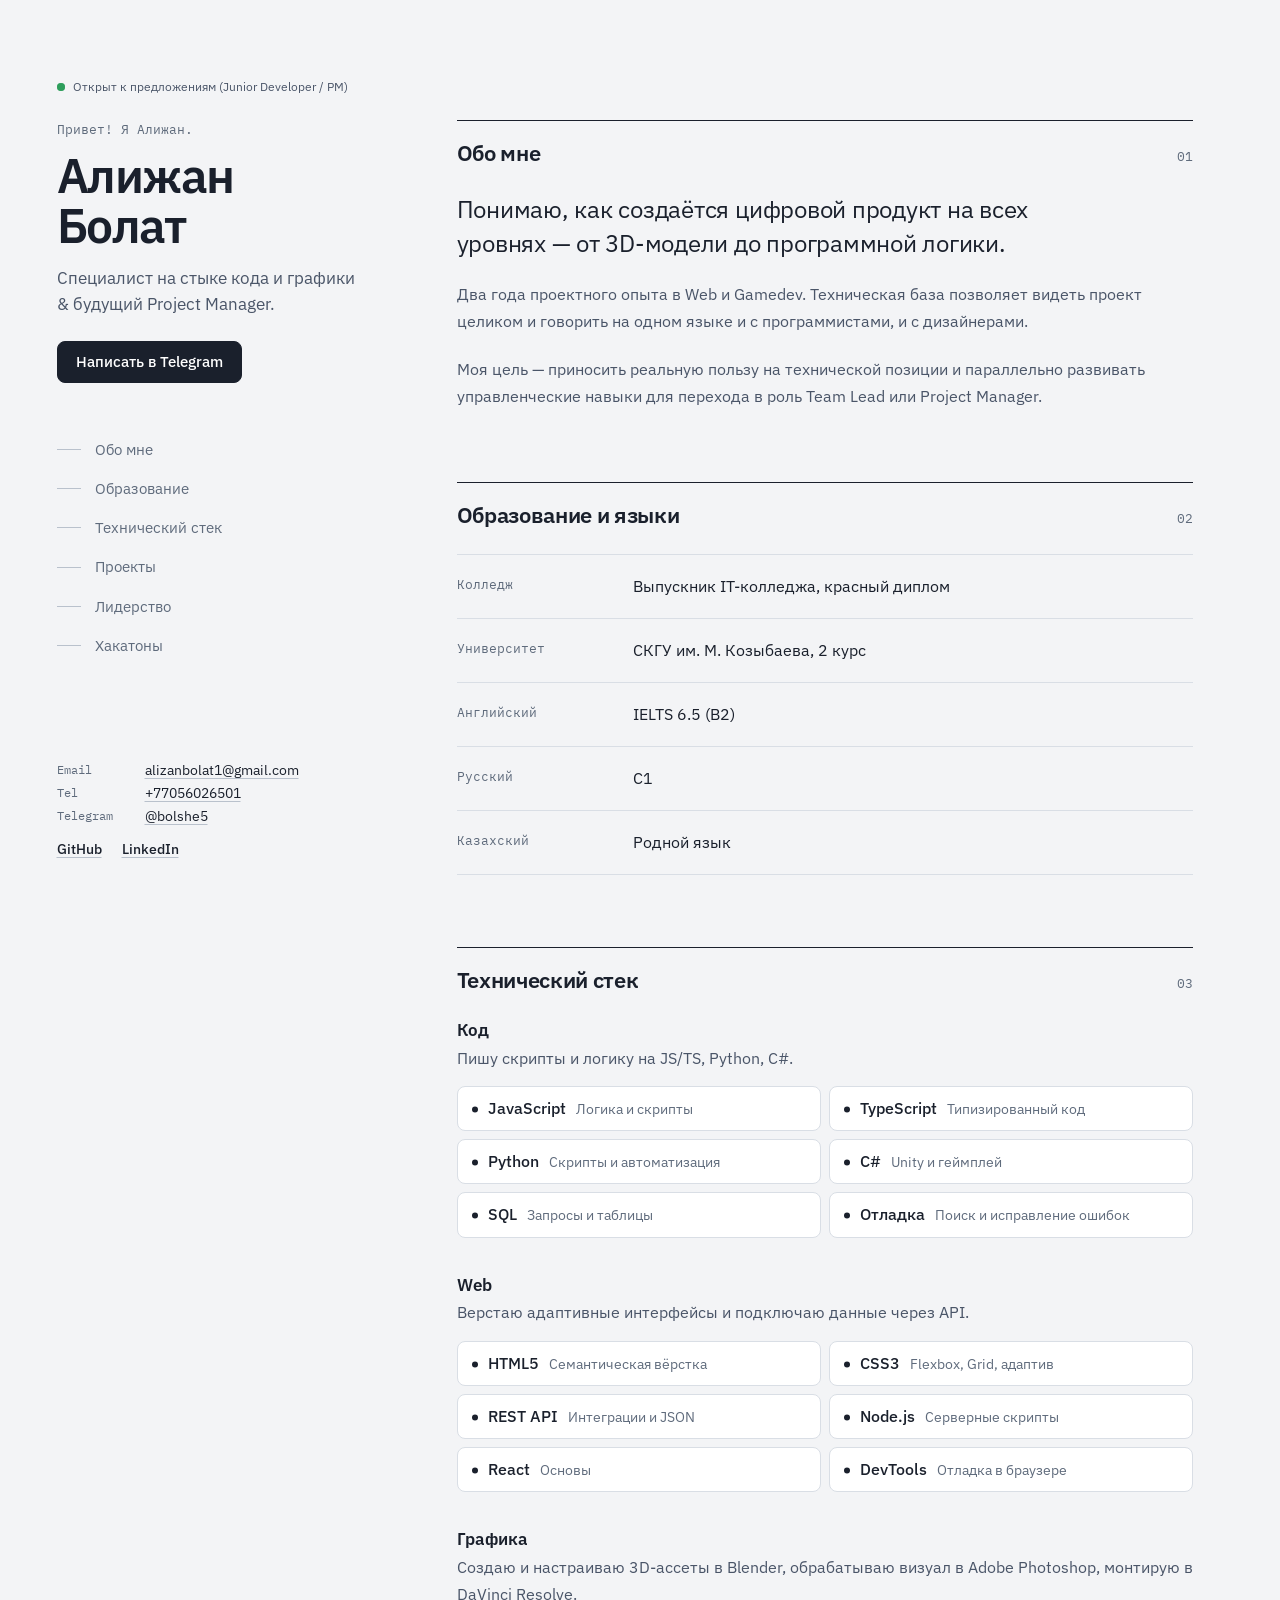
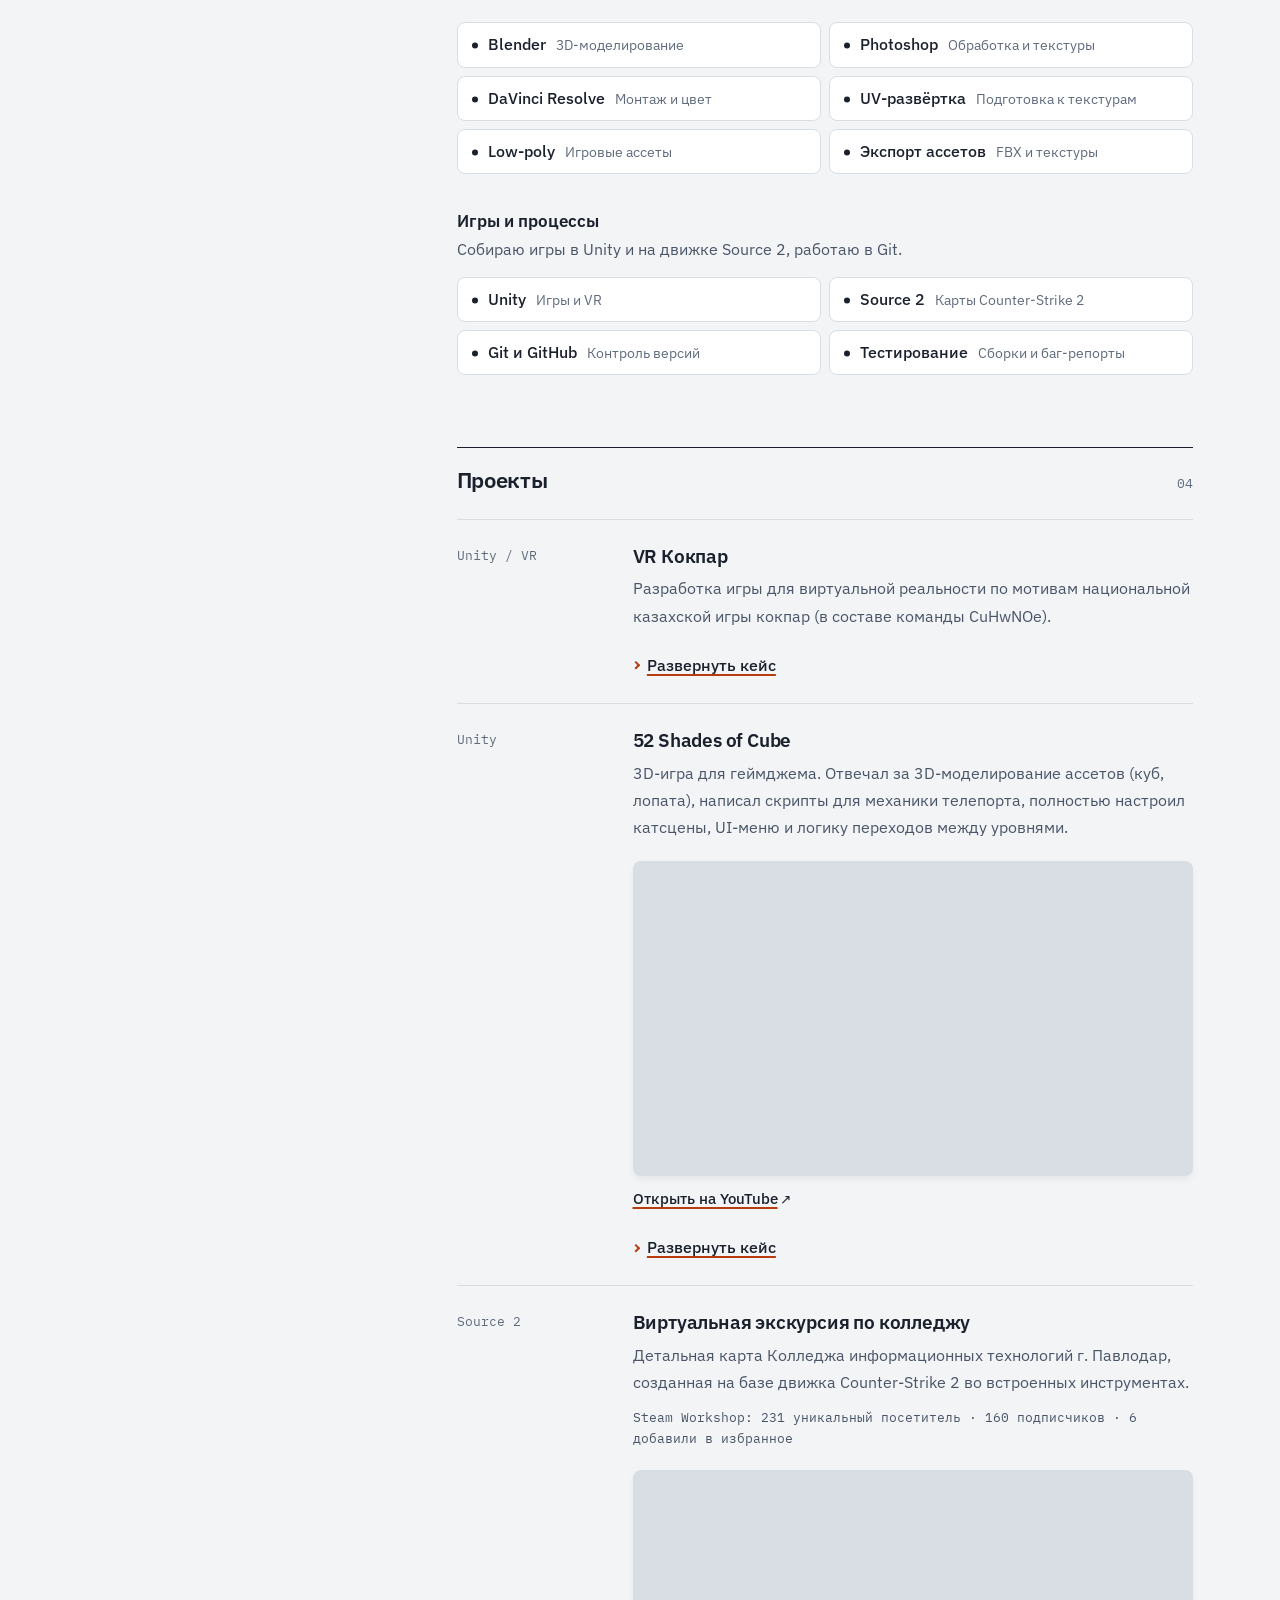
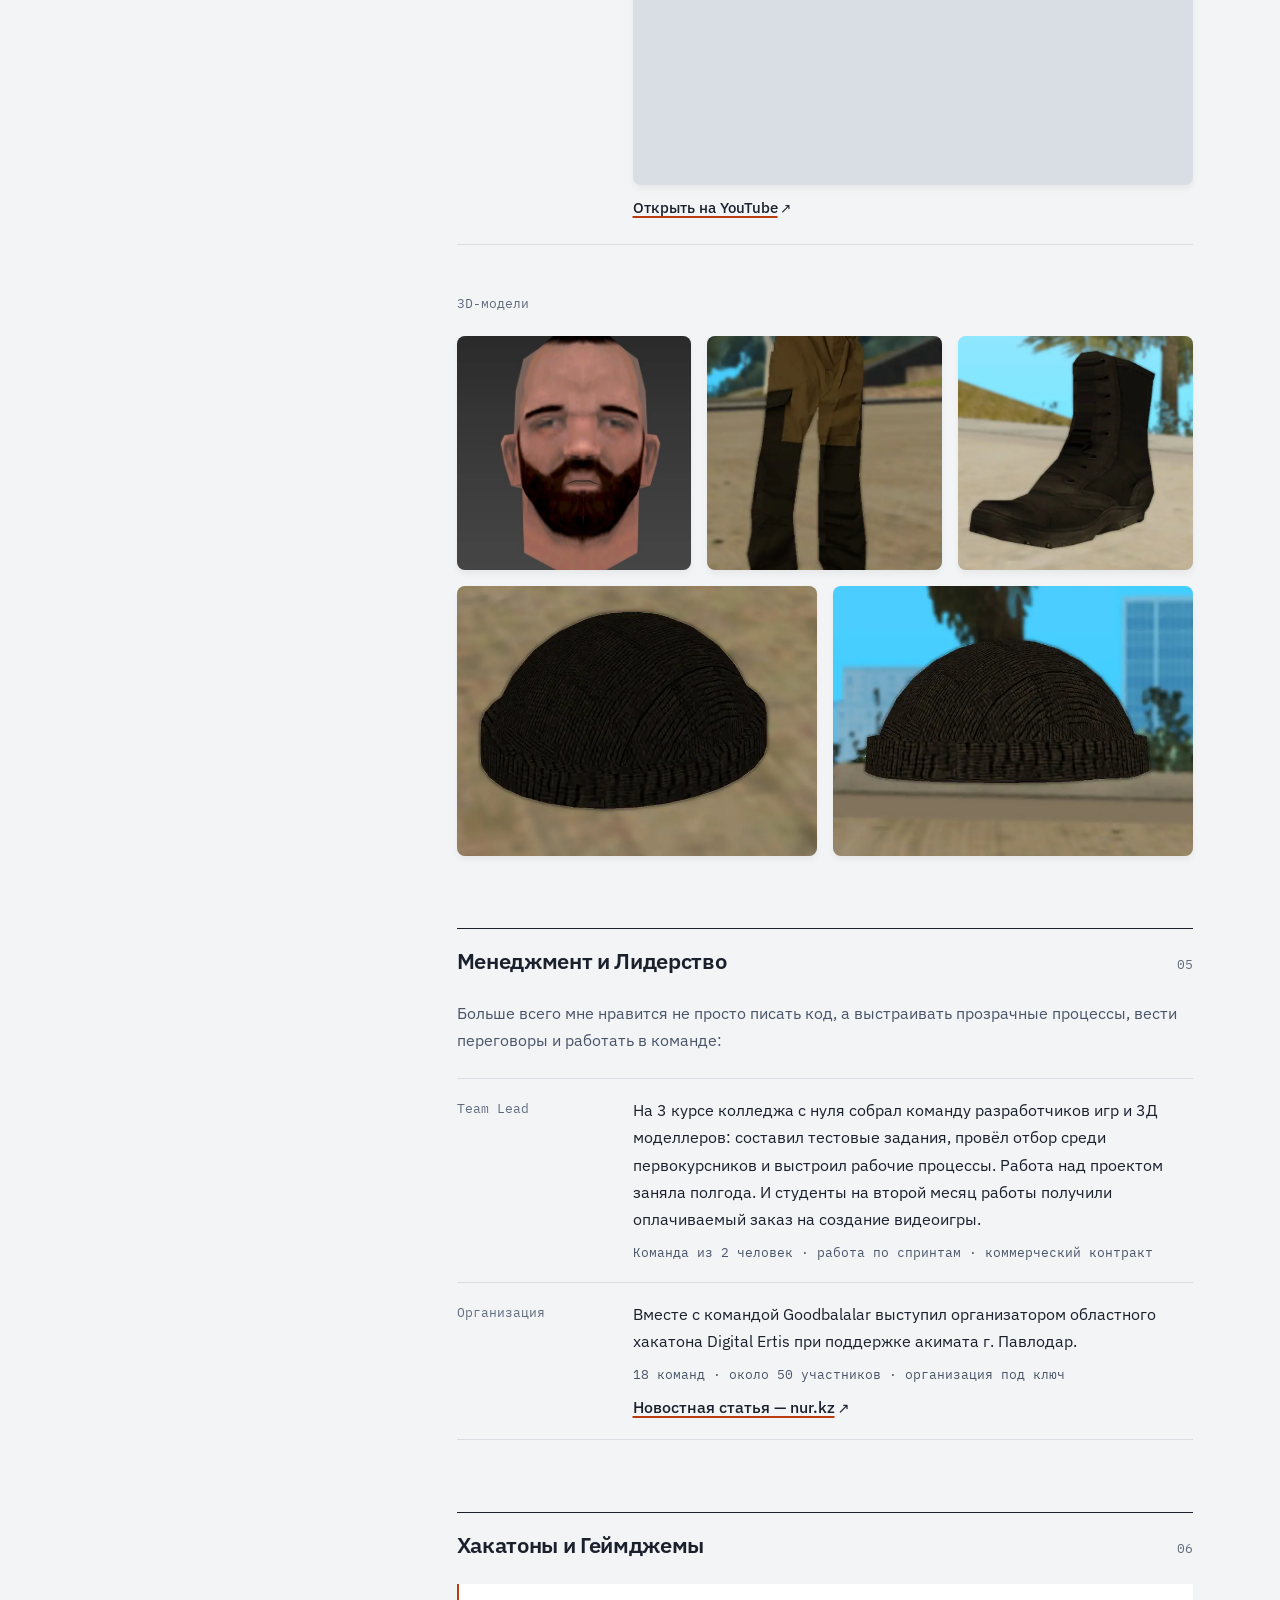
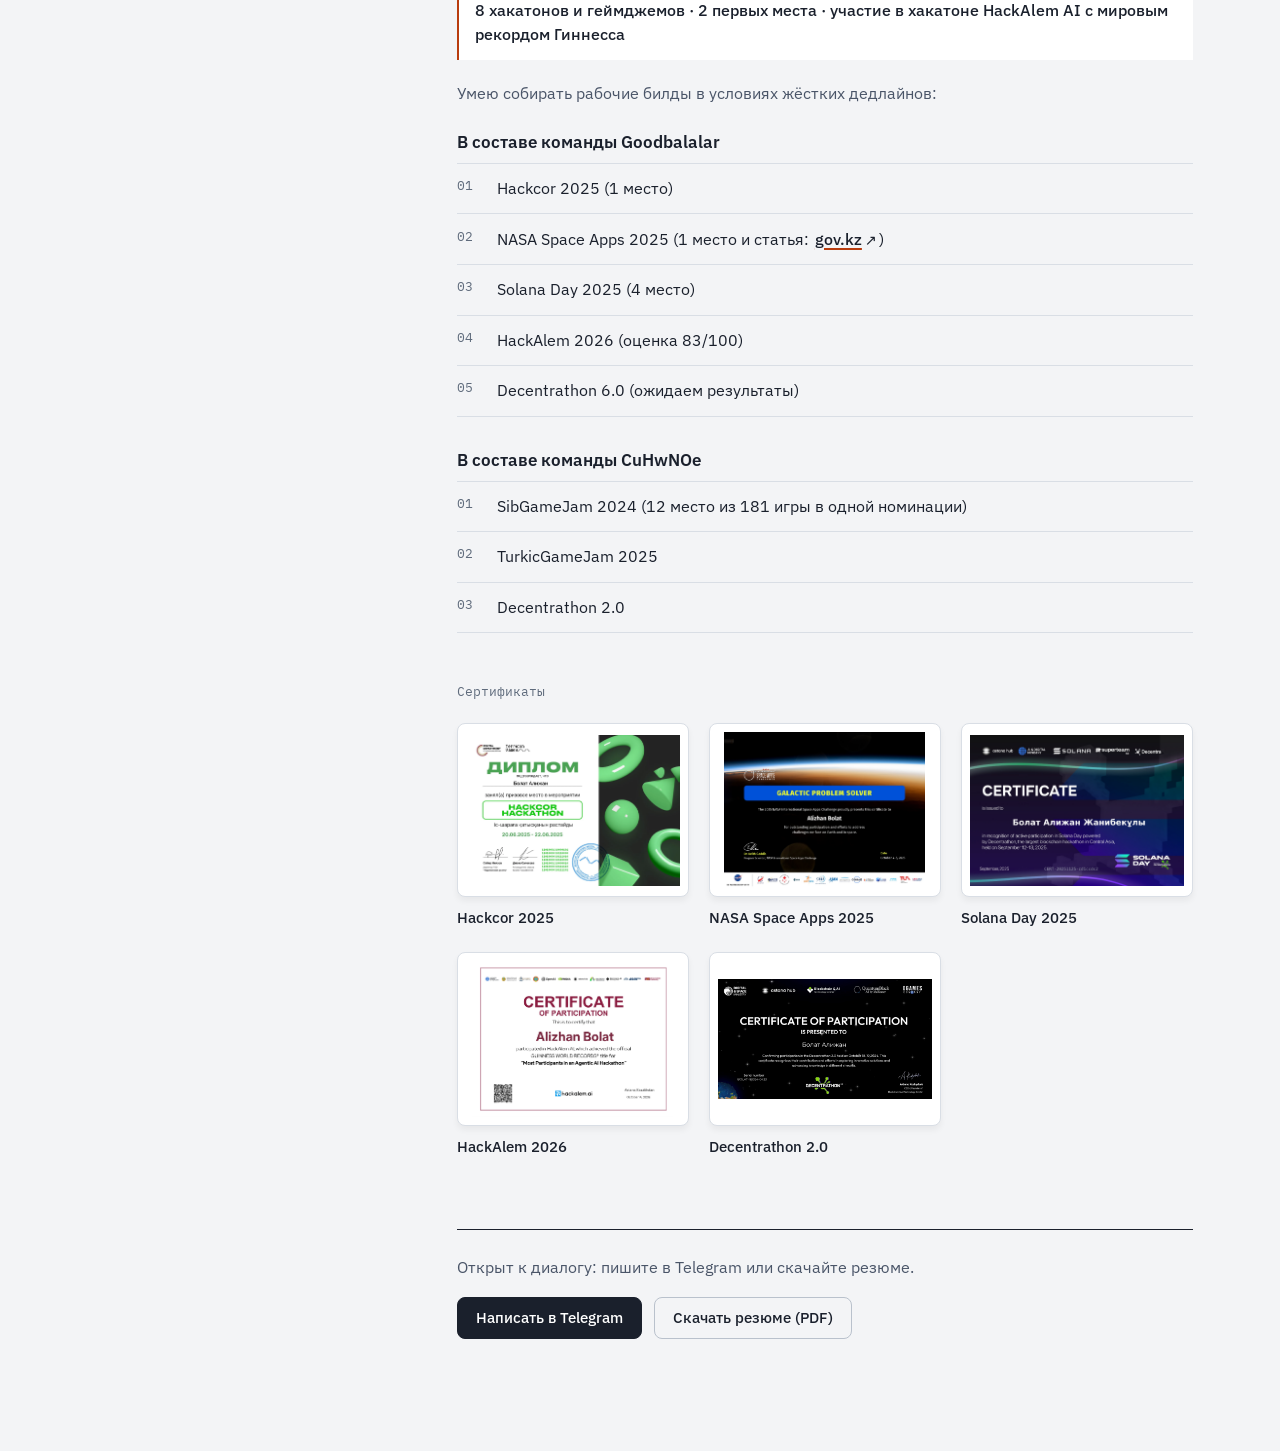
==== index.html @ 14fa5067 "first commit" ====
<!DOCTYPE html>
<html lang="ru">
<head>
  <meta charset="utf-8">
  <meta name="viewport" content="width=device-width, initial-scale=1">
  <title>Алижан Болат — Портфолио</title>
  <meta name="description" content="Алижан Болат — специалист на стыке кода и графики и будущий Project Manager. Проекты, хакатоны, геймджемы и сертификаты.">
  <meta name="theme-color" content="#f3f4f6">
  <link rel="canonical" href="https://deadinsaidik228.github.io/">

  <meta property="og:type" content="website">
  <meta property="og:locale" content="ru_RU">
  <meta property="og:url" content="https://deadinsaidik228.github.io/">
  <meta property="og:title" content="Алижан Болат — Портфолио">
  <meta property="og:description" content="Специалист на стыке кода и графики и будущий Project Manager. Проекты, хакатоны, геймджемы.">
  <meta property="og:image" content="https://deadinsaidik228.github.io/og.png">
  <meta property="og:image:width" content="1200">
  <meta property="og:image:height" content="630">
  <meta property="og:image:alt" content="Алижан Болат — специалист на стыке кода и графики">
  <meta name="twitter:card" content="summary_large_image">
  <link rel="icon" href="./favicon.svg" type="image/svg+xml">
  <link rel="stylesheet" href="./vendor/glightbox.min.css">
  <link rel="stylesheet" href="./style.css">
</head>

<body>
  <a class="skip-link" href="#main">К содержимому</a>

  <div class="layout">
    <header class="side">
      <div class="side__top">
        <p class="status"><span class="status__dot" aria-hidden="true"></span>Открыт к предложениям (Junior Developer / PM)</p>
        <p class="side__greeting">Привет! Я Алижан.</p>
        <h1 class="side__name">Алижан Болат</h1>
        <p class="side__role">Специалист на стыке кода и графики &amp; будущий Project Manager.</p>
        <a class="btn side__cta" href="https://t.me/bolshe5" target="_blank" rel="noopener noreferrer">Написать в Telegram</a>

        <nav class="nav" aria-label="Разделы">
          <ul>
            <li><a href="#about">Обо мне</a></li>
            <li><a href="#education">Образование</a></li>
            <li><a href="#skills">Технический стек</a></li>
            <li><a href="#projects">Проекты</a></li>
            <li><a href="#leadership">Лидерство</a></li>
            <li><a href="#events">Хакатоны</a></li>
          </ul>
        </nav>
      </div>

      <address class="contacts">
        <p><span>Email</span><a href="mailto:alizanbolat1@gmail.com">alizanbolat1@gmail.com</a></p>
        <p><span>Tel</span><a href="tel:+77056026501">+77056026501</a></p>
        <p><span>Telegram</span><a href="https://t.me/bolshe5" target="_blank" rel="noopener noreferrer">@bolshe5</a></p>
        <p class="contacts__social"><a href="https://github.com/deadinsaidik228" target="_blank" rel="noopener noreferrer">GitHub</a><a href="https://www.linkedin.com/in/alizhan-bolat-077884333/" target="_blank" rel="noopener noreferrer">LinkedIn</a></p>
      </address>
    </header>

    <main class="main" id="main">

      <section class="section" id="about" aria-labelledby="about-title">
        <h2 class="section__title" id="about-title"><span>Обо мне</span><span class="idx">01</span></h2>
        <p class="lead">Понимаю, как создаётся цифровой продукт на всех уровнях — от 3D-модели до программной логики.</p>
        <p class="prose">Два года проектного опыта в Web и Gamedev. Техническая база позволяет видеть проект целиком и говорить на одном языке и с программистами, и с дизайнерами.</p>
        <p class="prose">Моя цель — приносить реальную пользу на технической позиции и параллельно развивать управленческие навыки для перехода в роль Team Lead или Project Manager.</p>
      </section>

      <section class="section" id="education" aria-labelledby="education-title">
        <h2 class="section__title" id="education-title"><span>Образование и языки</span><span class="idx">02</span></h2>
        <dl class="facts">
          <div class="facts__row"><dt>Колледж</dt><dd>Выпускник IT-колледжа, красный диплом</dd></div>
          <div class="facts__row"><dt>Университет</dt><dd>СКГУ им. М. Козыбаева, 2 курс</dd></div>
          <div class="facts__row"><dt>Английский</dt><dd>IELTS 6.5 (B2)</dd></div>
          <div class="facts__row"><dt>Русский</dt><dd>C1</dd></div>
          <div class="facts__row"><dt>Казахский</dt><dd>Родной язык</dd></div>
        </dl>
      </section>

      <section class="section" id="skills" aria-labelledby="skills-title">
        <h2 class="section__title" id="skills-title"><span>Технический стек</span><span class="idx">03</span></h2>
        <div class="stack">
          <h3 class="stack__title">Код</h3>
          <p class="stack__summary">Пишу скрипты и логику на JS/TS, Python, C#.</p>
          <ul class="stack__grid">
            <li><b>JavaScript</b><span>Логика и скрипты</span></li>
            <li><b>TypeScript</b><span>Типизированный код</span></li>
            <li><b>Python</b><span>Скрипты и автоматизация</span></li>
            <li><b>C#</b><span>Unity и геймплей</span></li>
            <li><b>SQL</b><span>Запросы и таблицы</span></li>
            <li><b>Отладка</b><span>Поиск и исправление ошибок</span></li>
          </ul>
        </div>
        <div class="stack">
          <h3 class="stack__title">Web</h3>
          <p class="stack__summary">Верстаю адаптивные интерфейсы и подключаю данные через API.</p>
          <ul class="stack__grid">
            <li><b>HTML5</b><span>Семантическая вёрстка</span></li>
            <li><b>CSS3</b><span>Flexbox, Grid, адаптив</span></li>
            <li><b>REST API</b><span>Интеграции и JSON</span></li>
            <li><b>Node.js</b><span>Серверные скрипты</span></li>
            <li><b>React</b><span>Основы</span></li>
            <li><b>DevTools</b><span>Отладка в браузере</span></li>
          </ul>
        </div>
        <div class="stack">
          <h3 class="stack__title">Графика</h3>
          <p class="stack__summary">Создаю и настраиваю 3D-ассеты в Blender, обрабатываю визуал в Adobe Photoshop, монтирую в DaVinci Resolve.</p>
          <ul class="stack__grid">
            <li><b>Blender</b><span>3D-моделирование</span></li>
            <li><b>Photoshop</b><span>Обработка и текстуры</span></li>
            <li><b>DaVinci Resolve</b><span>Монтаж и цвет</span></li>
            <li><b>UV-развёртка</b><span>Подготовка к текстурам</span></li>
            <li><b>Low-poly</b><span>Игровые ассеты</span></li>
            <li><b>Экспорт ассетов</b><span>FBX и текстуры</span></li>
          </ul>
        </div>
        <div class="stack">
          <h3 class="stack__title">Игры и процессы</h3>
          <p class="stack__summary">Собираю игры в Unity и на движке Source 2, работаю в Git.</p>
          <ul class="stack__grid">
            <li><b>Unity</b><span>Игры и VR</span></li>
            <li><b>Source 2</b><span>Карты Counter-Strike 2</span></li>
            <li><b>Git и GitHub</b><span>Контроль версий</span></li>
            <li><b>Тестирование</b><span>Сборки и баг-репорты</span></li>
          </ul>
        </div>
      </section>

      <section class="section" id="projects" aria-labelledby="projects-title">
        <h2 class="section__title" id="projects-title"><span>Проекты</span><span class="idx">04</span></h2>
        <article class="project">
          <p class="project__meta">Unity / VR</p>
          <div class="project__body">
            <h3>VR Кокпар</h3>
            <p>Разработка игры для виртуальной реальности по мотивам национальной казахской игры кокпар (в составе команды CuHwNOe).</p>
          <details class="case">
            <summary><span class="case__open">Развернуть кейс</span><span class="case__close">Свернуть кейс</span></summary>
            <dl class="case__list">
            <div><dt>Задача</dt><dd>Сделать национальную игру для VR-очков за месяц, к празднику Наурыз, для презентации акиму области.</dd></div>
            <div><dt>Моя роль</dt><dd>Моделирование лошади и игрока, анимирование объектов, управление игроком, исправление багов.</dd></div>
            <div><dt>Стек</dt><dd>Unity, C#, Blender.</dd></div>
            <div><dt>Результат</dt><dd>Получил новый опыт в моделировании и анимировании животных. В течение двух недель выполнил поставленные задачи, а оставшееся время исправлял ошибки и разбирался в VR-движке.</dd></div>
            </dl>
          </details>
          </div>
        </article>
        <article class="project">
          <p class="project__meta">Unity</p>
          <div class="project__body">
            <h3>52 Shades of Cube</h3>
            <p>3D-игра для геймджема. Отвечал за 3D-моделирование ассетов (куб, лопата), написал скрипты для механики телепорта, полностью настроил катсцены, UI-меню и логику переходов между уровнями.</p>
              <figure class="video">
                <div class="video__frame">
                  <iframe src="https://www.youtube.com/embed/7l_SUHpqm5k?rel=0&amp;modestbranding=1" title="52 Shades of Cube — видео проекта" loading="lazy"
                          allow="accelerometer; encrypted-media; gyroscope; picture-in-picture"
                          referrerpolicy="strict-origin-when-cross-origin" allowfullscreen></iframe>
                  <div class="video__poster" aria-hidden="true"></div>
                </div>
                <figcaption><a class="ext" href="https://youtu.be/7l_SUHpqm5k" target="_blank" rel="noopener noreferrer">Открыть на YouTube</a></figcaption>
              </figure>
          <details class="case">
            <summary><span class="case__open">Развернуть кейс</span><span class="case__close">Свернуть кейс</span></summary>
            <dl class="case__list">
            <div><dt>Задача</dt><dd>В течение 72 часов сделать игру на тему «Космос».</dd></div>
            <div><dt>Моя роль</dt><dd>3D-моделирование, создание главного меню, написание механики перехода между уровнями.</dd></div>
            <div><dt>Стек</dt><dd>Unity, C#, Blender.</dd></div>
            <div><dt>Результат</dt><dd>За 3 дня удалось сделать интересную головоломку. Все задачи выполнены, отзывы только положительные.<span class="case__link"><a class="ext" href="https://itch.io/jam/sibgamejam-may-2024/rate/2701748" target="_blank" rel="noopener noreferrer">Страница игры на itch.io</a></span></dd></div>
            </dl>
          </details>
          </div>
        </article>
        <article class="project">
          <p class="project__meta">Source 2</p>
          <div class="project__body">
            <h3>Виртуальная экскурсия по колледжу</h3>
            <p>Детальная карта Колледжа информационных технологий г. Павлодар, созданная на базе движка Counter-Strike 2 во встроенных инструментах.</p>
            <p class="project__stat">Steam Workshop: 231 уникальный посетитель · 160 подписчиков · 6 добавили в избранное</p>
              <figure class="video">
                <div class="video__frame">
                  <iframe src="https://www.youtube.com/embed/lyVJgYj2Lig?rel=0&amp;modestbranding=1" title="Виртуальная экскурсия по колледжу — видео проекта" loading="lazy"
                          allow="accelerometer; encrypted-media; gyroscope; picture-in-picture"
                          referrerpolicy="strict-origin-when-cross-origin" allowfullscreen></iframe>
                  <div class="video__poster" aria-hidden="true"></div>
                </div>
                <figcaption><a class="ext" href="https://youtu.be/lyVJgYj2Lig" target="_blank" rel="noopener noreferrer">Открыть на YouTube</a></figcaption>
              </figure>
          </div>
        </article>

        <h3 class="subhead print-hide">3D-модели</h3>
        <ul class="gallery print-hide">
          <li class="gallery__item">
            <a class="glightbox" href="./images/screen1.webp" data-gallery="models" data-type="image"><img src="./images/screen1.webp" width="501" height="610" loading="lazy" decoding="async" alt="3D-модель: мужская голова с бородой"></a>
          </li>
          <li class="gallery__item">
            <a class="glightbox" href="./images/screen2.webp" data-gallery="models" data-type="image"><img src="./images/screen2.webp" width="497" height="645" loading="lazy" decoding="async" alt="3D-модель: брюки-карго коричневого и тёмного цвета"></a>
          </li>
          <li class="gallery__item">
            <a class="glightbox" href="./images/screen3.webp" data-gallery="models" data-type="image"><img src="./images/screen3.webp" width="679" height="617" loading="lazy" decoding="async" alt="3D-модель: высокий ботинок со шнуровкой"></a>
          </li>
          <li class="gallery__item">
            <a class="glightbox" href="./images/screen4.webp" data-gallery="models" data-type="image"><img src="./images/screen4.webp" width="764" height="535" loading="lazy" decoding="async" alt="3D-модель: вязаная шапка, вид сверху под углом"></a>
          </li>
          <li class="gallery__item">
            <a class="glightbox" href="./images/screen5.webp" data-gallery="models" data-type="image"><img src="./images/screen5.webp" width="687" height="510" loading="lazy" decoding="async" alt="3D-модель: вязаная шапка, вид спереди"></a>
          </li>
        </ul>
      </section>

      <section class="section" id="leadership" aria-labelledby="leadership-title">
        <h2 class="section__title" id="leadership-title"><span>Менеджмент и Лидерство</span><span class="idx">05</span></h2>
        <p class="prose prose--lead">Больше всего мне нравится не просто писать код, а выстраивать прозрачные процессы, вести переговоры и работать в команде:</p>
        <dl class="facts">
          <div class="facts__row"><dt>Team Lead</dt><dd>На 3 курсе колледжа с нуля собрал команду разработчиков игр и 3Д моделлеров: составил тестовые задания, провёл отбор среди первокурсников и выстроил рабочие процессы. Работа над проектом заняла полгода. И студенты на второй месяц работы получили оплачиваемый заказ на создание видеоигры.<span class="facts__stat">Команда из 2 человек · работа по спринтам · коммерческий контракт</span></dd></div>
          <div class="facts__row"><dt>Организация</dt><dd>Вместе с командой Goodbalalar выступил организатором областного хакатона Digital Ertis при поддержке акимата г. Павлодар.<span class="facts__stat">18 команд · около 50 участников · организация под ключ</span><span class="facts__link"><a class="ext" href="https://www.nur.kz/technologies/software/2332059-v-pavlodare-proshel-pervyy-gorodskoy-hakaton-digital-ertis/" target="_blank" rel="noopener noreferrer">Новостная статья — nur.kz</a></span></dd></div>
        </dl>
      </section>

      <section class="section" id="events" aria-labelledby="events-title">
        <h2 class="section__title" id="events-title"><span>Хакатоны и Геймджемы</span><span class="idx">06</span></h2>
        <p class="highlight">8 хакатонов и геймджемов · 2 первых места · участие в хакатоне HackAlem AI с мировым рекордом Гиннесса</p>
        <p class="prose prose--lead">Умею собирать рабочие билды в условиях жёстких дедлайнов:</p>
        <div class="group">
          <h3 class="group__title">В составе команды Goodbalalar</h3>
          <ol class="rows" role="list">
            <li>Hackcor 2025 (1 место)</li>
            <li>NASA Space Apps 2025 (1 место и статья: <a class="ext" href="https://www.gov.kz/org/pavlodar-edu/press/news/details/1082759?lang=ru" target="_blank" rel="noopener noreferrer">gov.kz</a>)</li>
            <li>Solana Day 2025 (4 место)</li>
            <li>HackAlem 2026 (оценка 83/100)</li>
            <li>Decentrathon 6.0 (ожидаем результаты)</li>
          </ol>
        </div>
        <div class="group">
          <h3 class="group__title">В составе команды CuHwNOe</h3>
          <ol class="rows" role="list">
            <li>SibGameJam 2024 (12 место из 181 игры в одной номинации)</li>
            <li>TurkicGameJam 2025</li>
            <li>Decentrathon 2.0</li>
          </ol>
        </div>

        <h3 class="subhead print-hide">Сертификаты</h3>
        <ul class="certs print-hide">
          <li>
            <a class="cert glightbox" href="./certificates/hackcor-2025.webp" data-gallery="certs" data-type="image" data-title="Hackcor 2025" data-description='<a href="./certificates/hackcor-2025.pdf" target="_blank" rel="noopener">Открыть PDF</a>'>
              <img class="cert__thumb" src="./certificates/hackcor-2025.webp" width="1754" height="1240" loading="lazy" decoding="async" alt="Сертификат: Hackcor 2025">
              <span class="cert__title">Hackcor 2025</span>
            </a>
          </li>
          <li>
            <a class="cert glightbox" href="./certificates/nasa-space-apps-2025.webp" data-gallery="certs" data-type="image" data-title="NASA Space Apps 2025" data-description='<a href="./certificates/nasa-space-apps-2025.pdf" target="_blank" rel="noopener">Открыть PDF</a>'>
              <img class="cert__thumb" src="./certificates/nasa-space-apps-2025.webp" width="1650" height="1275" loading="lazy" decoding="async" alt="Сертификат: NASA Space Apps 2025">
              <span class="cert__title">NASA Space Apps 2025</span>
            </a>
          </li>
          <li>
            <a class="cert glightbox" href="./certificates/solana-day-2025.webp" data-gallery="certs" data-type="image" data-title="Solana Day 2025" data-description='<a href="./certificates/solana-day-2025.pdf" target="_blank" rel="noopener">Открыть PDF</a>'>
              <img class="cert__thumb" src="./certificates/solana-day-2025.webp" width="1754" height="1240" loading="lazy" decoding="async" alt="Сертификат: Solana Day 2025">
              <span class="cert__title">Solana Day 2025</span>
            </a>
          </li>
          <li>
            <a class="cert glightbox" href="./certificates/hackalem-2026.webp" data-gallery="certs" data-type="image" data-title="HackAlem 2026" data-description='<a href="./certificates/hackalem-2026.pdf" target="_blank" rel="noopener">Открыть PDF</a>'>
              <img class="cert__thumb" src="./certificates/hackalem-2026.webp" width="1754" height="1356" loading="lazy" decoding="async" alt="Сертификат: HackAlem 2026">
              <span class="cert__title">HackAlem 2026</span>
            </a>
          </li>
          <li>
            <a class="cert glightbox" href="./certificates/decentrathon-2-0.webp" data-gallery="certs" data-type="image" data-title="Decentrathon 2.0" data-description='<a href="./certificates/decentrathon-2-0.pdf" target="_blank" rel="noopener">Открыть PDF</a>'>
              <img class="cert__thumb" src="./certificates/decentrathon-2-0.webp" width="1500" height="844" loading="lazy" decoding="async" alt="Сертификат: Decentrathon 2.0">
              <span class="cert__title">Decentrathon 2.0</span>
            </a>
          </li>
        </ul>
      </section>

      <footer class="footer">
        <p class="footer__text">Открыт к диалогу: пишите в Telegram или скачайте резюме.</p>
        <div class="footer__actions">
          <a class="btn" href="https://t.me/bolshe5" target="_blank" rel="noopener noreferrer">Написать в Telegram</a>
          <a class="btn btn--ghost" href="./Alizhan_Bolat_CV.pdf" download="Alizhan_Bolat_CV.pdf">Скачать резюме (PDF)</a>
        </div>
      </footer>
    </main>
  </div>
  <script src="./vendor/glightbox.min.js"></script>
  <script src="./js/main.js"></script>
</body>
</html>
---- style.css ----
/* ibm-plex-sans-latin-400-normal */
@font-face {
  font-family: 'IBM Plex Sans';
  font-style: normal;
  font-display: swap;
  font-weight: 400;
  src: url(./fonts/ibm-plex-sans-latin-400-normal.woff2) format('woff2');
  unicode-range: U+0000-00FF,U+0131,U+0152-0153,U+02BB-02BC,U+02C6,U+02DA,U+02DC,U+0304,U+0308,U+0329,U+2000-206F,U+20AC,U+2122,U+2191,U+2193,U+2212,U+2215,U+FEFF,U+FFFD;
}
/* ibm-plex-sans-cyrillic-400-normal */
@font-face {
  font-family: 'IBM Plex Sans';
  font-style: normal;
  font-display: swap;
  font-weight: 400;
  src: url(./fonts/ibm-plex-sans-cyrillic-400-normal.woff2) format('woff2');
  unicode-range: U+0301,U+0400-045F,U+0490-0491,U+04B0-04B1,U+2116;
}
/* ibm-plex-sans-latin-500-normal */
@font-face {
  font-family: 'IBM Plex Sans';
  font-style: normal;
  font-display: swap;
  font-weight: 500;
  src: url(./fonts/ibm-plex-sans-latin-500-normal.woff2) format('woff2');
  unicode-range: U+0000-00FF,U+0131,U+0152-0153,U+02BB-02BC,U+02C6,U+02DA,U+02DC,U+0304,U+0308,U+0329,U+2000-206F,U+20AC,U+2122,U+2191,U+2193,U+2212,U+2215,U+FEFF,U+FFFD;
}
/* ibm-plex-sans-cyrillic-500-normal */
@font-face {
  font-family: 'IBM Plex Sans';
  font-style: normal;
  font-display: swap;
  font-weight: 500;
  src: url(./fonts/ibm-plex-sans-cyrillic-500-normal.woff2) format('woff2');
  unicode-range: U+0301,U+0400-045F,U+0490-0491,U+04B0-04B1,U+2116;
}
/* ibm-plex-sans-latin-600-normal */
@font-face {
  font-family: 'IBM Plex Sans';
  font-style: normal;
  font-display: swap;
  font-weight: 600;
  src: url(./fonts/ibm-plex-sans-latin-600-normal.woff2) format('woff2');
  unicode-range: U+0000-00FF,U+0131,U+0152-0153,U+02BB-02BC,U+02C6,U+02DA,U+02DC,U+0304,U+0308,U+0329,U+2000-206F,U+20AC,U+2122,U+2191,U+2193,U+2212,U+2215,U+FEFF,U+FFFD;
}
/* ibm-plex-sans-cyrillic-600-normal */
@font-face {
  font-family: 'IBM Plex Sans';
  font-style: normal;
  font-display: swap;
  font-weight: 600;
  src: url(./fonts/ibm-plex-sans-cyrillic-600-normal.woff2) format('woff2');
  unicode-range: U+0301,U+0400-045F,U+0490-0491,U+04B0-04B1,U+2116;
}
/* ibm-plex-mono-latin-400-normal */
@font-face {
  font-family: 'IBM Plex Mono';
  font-style: normal;
  font-display: swap;
  font-weight: 400;
  src: url(./fonts/ibm-plex-mono-latin-400-normal.woff2) format('woff2');
  unicode-range: U+0000-00FF,U+0131,U+0152-0153,U+02BB-02BC,U+02C6,U+02DA,U+02DC,U+0304,U+0308,U+0329,U+2000-206F,U+20AC,U+2122,U+2191,U+2193,U+2212,U+2215,U+FEFF,U+FFFD;
}
/* ibm-plex-mono-cyrillic-400-normal */
@font-face {
  font-family: 'IBM Plex Mono';
  font-style: normal;
  font-display: swap;
  font-weight: 400;
  src: url(./fonts/ibm-plex-mono-cyrillic-400-normal.woff2) format('woff2');
  unicode-range: U+0301,U+0400-045F,U+0490-0491,U+04B0-04B1,U+2116;
}

/* ==========================================================================
   Портфолио — Алижан Болат
   1 Токены · 2 Reset · 3 База · 4 Каркас и сайдбар · 5 Секции · 6 Стек
   7 Проекты · 8 Галерея · 9 Хакатоны и сертификаты · 10 Лайтбокс (GLightbox) · 11 Доступность · 12 Статус, кнопки, кейсы, подвал · 13 Печать
   ========================================================================== */

/* 1. Токены */
:root {
  color-scheme: light;

  --bg: #f3f4f6;
  --surface: #ffffff;
  --text: #1a202c;
  --text-2: #4a5568;
  --text-3: #5f6b7c;
  --line: #d9dee5;
  --line-strong: #b9c1cc;
  --accent: #b83c0e;

  --sans: "IBM Plex Sans", system-ui, -apple-system, "Segoe UI", Roboto, Arial, sans-serif;
  --mono: "IBM Plex Mono", ui-monospace, "SF Mono", Menlo, Consolas, monospace;

  --radius: 8px;
  --shadow: 0 4px 6px rgba(0, 0, 0, 0.05);
  --gutter: clamp(1.25rem, 5vw, 3rem);
}

/* 2. Reset */
*, *::before, *::after { box-sizing: border-box; }
* { margin: 0; }
ul, ol, dl, dd { padding: 0; }
ul, ol { list-style: none; }
img, iframe { display: block; max-width: 100%; }
button { font: inherit; color: inherit; }

/* 3. База */
html { scroll-behavior: smooth; scroll-padding-top: 2rem; scrollbar-gutter: stable; -webkit-text-size-adjust: 100%; }

body {
  font-family: var(--sans);
  font-size: 1rem;
  line-height: 1.7;
  color: var(--text);
  background: var(--bg);
  -webkit-font-smoothing: antialiased;
}

h1, h2, h3 { text-wrap: balance; }
p { text-wrap: pretty; }

a {
  color: inherit;
  text-decoration: underline;
  text-decoration-color: var(--line-strong);
  text-decoration-thickness: 1px;
  text-underline-offset: 0.22em;
  transition: color 0.15s ease, text-decoration-color 0.15s ease;
}
a:hover { color: var(--accent); text-decoration-color: currentColor; }

::selection { background: rgba(184, 60, 14, 0.18); }

/* Ссылки на статьи и видео: заметные, без «плашек» */
.ext {
  font-weight: 500;
  text-decoration-color: var(--accent);
  text-decoration-thickness: 2px;
  text-underline-offset: 0.2em;
}
.ext::after {
  content: "\2197";
  content: "\2197" / "";
  display: inline-block;
  margin-left: 0.2em;
  font-size: 0.9em;
}
.rows .ext { margin-inline: 0.15em; }

/* 4. Каркас и сайдбар */
.layout { width: min(100%, 78rem); margin-inline: auto; padding-inline: var(--gutter); }

.side { padding-block: 3rem 1rem; }
.side__greeting { font-family: var(--mono); font-size: 0.8125rem; color: var(--text-3); }
.side__name {
  margin-top: 0.5rem;
  font-size: clamp(2.25rem, 1.5rem + 3vw, 3rem);
  font-weight: 600;
  line-height: 1.05;
  letter-spacing: -0.03em;
}
.side__role { max-width: 22rem; margin-top: 1rem; font-size: 1.0625rem; line-height: 1.5; color: var(--text-2); }

.nav { display: none; }

.contacts { margin-top: 1.75rem; font-style: normal; font-size: 0.875rem; line-height: 1.6; }
.contacts p { display: flex; gap: 0.75rem; }
.contacts span { flex: 0 0 4.75rem; font-family: var(--mono); font-size: 0.75rem; line-height: 1.9; color: var(--text-3); }
.contacts .contacts__social { gap: 1.25rem; margin-top: 0.625rem; }
.contacts__social a { font-weight: 500; }

@media (min-width: 64rem) {
  .layout { display: grid; grid-template-columns: 19rem minmax(0, 1fr); column-gap: 6rem; }

  .side {
    position: sticky;
    top: 0;
    display: flex;
    flex-direction: column;
    justify-content: space-between;
    height: 100svh;
    padding-block: 4.5rem 2.5rem;
  }
  .contacts { margin-top: 0; }

  .nav { display: block; margin-top: 3rem; }
  .nav ul { display: grid; gap: 0.25rem; }
  .nav a {
    display: inline-flex;
    align-items: center;
    gap: 0.875rem;
    padding-block: 0.25rem;
    font-size: 0.9375rem;
    color: var(--text-3);
    text-decoration: none;
  }
  .nav a::before {
    content: "";
    width: 1.5rem;
    height: 1px;
    background: var(--line-strong);
    transition: width 0.2s ease, background-color 0.2s ease;
  }
  .nav a:hover { color: var(--text); }
  .nav a:hover::before { width: 3rem; background: var(--text); }
}

/* 5. Секции */
.main { min-width: 0; max-width: 46rem; padding-block: 1rem 5rem; }
@media (min-width: 64rem) { .main { padding-block: 4.5rem 7rem; } }

.section { padding-top: 3rem; }
.section + .section { margin-top: 1.5rem; }

.section__title {
  display: flex;
  align-items: baseline;
  justify-content: space-between;
  gap: 1rem;
  margin-bottom: 1.5rem;
  padding-top: 1.125rem;
  border-top: 1px solid var(--text);
  font-size: 1.375rem;
  font-weight: 600;
  line-height: 1.3;
  letter-spacing: -0.015em;
}
.idx { font-family: var(--mono); font-size: 0.8125rem; font-weight: 400; color: var(--text-3); }

.lead { max-width: 36rem; font-size: clamp(1.25rem, 1.05rem + 0.8vw, 1.5rem); line-height: 1.45; letter-spacing: -0.01em; }
.prose { margin-top: 1.25rem; color: var(--text-2); }
.prose--lead { margin: 0 0 1.5rem; }

.facts { border-bottom: 1px solid var(--line); }
.facts__row { display: grid; gap: 0.25rem; padding-block: 1.125rem; border-top: 1px solid var(--line); }
.facts dt { font-family: var(--mono); font-size: 0.8125rem; line-height: 1.9; color: var(--text-3); }
.facts__link { display: block; margin-top: 0.5rem; }
@media (min-width: 40rem) {
  .facts__row { grid-template-columns: 9.5rem minmax(0, 1fr); column-gap: 1.5rem; }
}

.subhead { margin: 3rem 0 1.25rem; font-family: var(--mono); font-size: 0.8125rem; font-weight: 400; color: var(--text-3); }

/* 6. Технический стек: название + короткое описание */
.stack + .stack { margin-top: 2.25rem; }
.stack__title { font-size: 1.0625rem; font-weight: 600; line-height: 1.4; }
.stack__summary { margin: 0.125rem 0 0.875rem; color: var(--text-2); }

.stack__grid { display: grid; gap: 0.5rem; }
.stack__grid li {
  display: flex;
  align-items: baseline;
  gap: 0.625rem;
  min-width: 0;
  padding: 0.625rem 0.875rem;
  border: 1px solid var(--line);
  border-radius: var(--radius);
  background: var(--surface);
  line-height: 1.45;
}
.stack__grid li::before {
  content: "";
  flex: none;
  width: 0.375rem;
  height: 0.375rem;
  border-radius: 50%;
  background: var(--text);
  transform: translateY(-0.1em);
}
.stack__grid b { font-weight: 500; white-space: nowrap; }
.stack__grid span { min-width: 0; font-size: 0.875rem; color: var(--text-3); }
@media (min-width: 40rem) { .stack__grid { grid-template-columns: repeat(2, minmax(0, 1fr)); } }

/* 7. Проекты */
.project { display: grid; gap: 0.375rem; padding-block: 1.5rem; border-top: 1px solid var(--line); }
.project:last-of-type { border-bottom: 1px solid var(--line); }
.project__meta { font-family: var(--mono); font-size: 0.8125rem; line-height: 1.9; color: var(--text-3); }
.project__body h3 { font-size: 1.1875rem; font-weight: 600; line-height: 1.35; letter-spacing: -0.01em; }
.project__body p { margin-top: 0.375rem; color: var(--text-2); }
@media (min-width: 40rem) {
  .project { grid-template-columns: 9.5rem minmax(0, 1fr); column-gap: 1.5rem; }
}

.video { margin-top: 1.25rem; }
.video__frame {
  position: relative;
  aspect-ratio: 16 / 9;
  overflow: hidden;
  border-radius: var(--radius);
  background: var(--line);
  box-shadow: var(--shadow);
}
.video__frame iframe { position: absolute; inset: 0; width: 100%; height: 100%; border: 0; }
.video figcaption { margin-top: 0.625rem; font-size: 0.9375rem; }

/* 8. Галерея 3D-моделей: mobile first, на десктопе 3 + 2 */
.gallery { display: grid; grid-template-columns: repeat(2, minmax(0, 1fr)); gap: 0.75rem; }
.gallery__item { aspect-ratio: 1 / 1; overflow: hidden; border-radius: var(--radius); background: var(--line); box-shadow: var(--shadow); }
.gallery__item:nth-child(n + 3) { grid-column: 1 / -1; aspect-ratio: 4 / 3; }
.gallery__item a { display: block; width: 100%; height: 100%; cursor: zoom-in; }
.gallery__item img { width: 100%; height: 100%; object-fit: cover; border-radius: inherit; transition: transform 0.4s ease; }
.gallery__item a:hover img { transform: scale(1.025); }

@media (min-width: 40rem) {
  .gallery { grid-template-columns: repeat(6, minmax(0, 1fr)); gap: 1rem; }
  .gallery__item:nth-child(-n + 3) { grid-column: span 2; aspect-ratio: 1 / 1; }
  .gallery__item:nth-child(n + 4) { grid-column: span 3; aspect-ratio: 4 / 3; }
}

/* 9. Хакатоны и сертификаты */
.group + .group { margin-top: 2rem; }
.group__title { margin-bottom: 0.5rem; font-size: 1.0625rem; font-weight: 600; line-height: 1.4; }

.rows { counter-reset: row; border-bottom: 1px solid var(--line); }
.rows li { position: relative; padding: 0.7rem 0 0.7rem 2.5rem; border-top: 1px solid var(--line); counter-increment: row; }
.rows li::before {
  content: counter(row, decimal-leading-zero);
  position: absolute;
  left: 0;
  font-family: var(--mono);
  font-size: 0.8125rem;
  color: var(--text-3);
}

.certs { display: grid; grid-template-columns: repeat(auto-fill, minmax(min(100%, 13.5rem), 1fr)); gap: 1.5rem 1.25rem; }
.cert { display: block; text-decoration: none; cursor: zoom-in; }
.cert__thumb {
  width: 100%;
  height: auto; /* перебивает атрибут height, иначе aspect-ratio не сработает */
  aspect-ratio: 4 / 3;
  object-fit: contain;
  padding: 0.5rem;
  border: 1px solid var(--line);
  border-radius: var(--radius);
  background: var(--surface);
  box-shadow: var(--shadow);
  transition: border-color 0.15s ease;
}
.cert:hover .cert__thumb { border-color: var(--line-strong); }
.cert__title { display: block; margin-top: 0.625rem; font-size: 0.9375rem; font-weight: 500; line-height: 1.4; }
.cert:hover .cert__title { color: var(--accent); }

/* 10. Лайтбокс: GLightbox (MIT, лежит в /vendor), подгон под стиль сайта */
.goverlay { background: #12161d; }
.glightbox-container .gslide-title,
.glightbox-container .gslide-desc,
.glightbox-container .gdesc-inner { font-family: var(--sans) !important; }
.glightbox-clean .gslide-title { font-size: 1rem; font-weight: 600; }
.glightbox-clean .gslide-desc a { color: var(--text); font-weight: 500; text-decoration-color: var(--accent); text-decoration-thickness: 2px; }

/* 11. Доступность */
.skip-link {
  position: absolute;
  top: -4rem;
  left: 1rem;
  z-index: 10;
  padding: 0.5rem 0.875rem;
  border-radius: var(--radius);
  background: var(--text);
  color: var(--bg);
  font-size: 0.9rem;
  text-decoration: none;
}
.skip-link:focus { top: 1rem; color: var(--bg); }

:focus-visible { outline: 2px solid var(--accent); outline-offset: 3px; border-radius: 2px; }

@media (prefers-reduced-motion: reduce) {
  html { scroll-behavior: auto; }
  *, *::before, *::after { transition-duration: 0.01ms !important; }
}


/* 12. Статус, кнопки, кейсы, подвал */
.status { display: inline-flex; align-items: center; gap: 0.5rem; margin-bottom: 1.5rem; font-size: 0.75rem; line-height: 1.4; color: var(--text-2); }
.status__dot { position: relative; flex: none; width: 0.5rem; height: 0.5rem; border-radius: 50%; background: #2f9e5c; }
.status__dot::after {
  content: "";
  position: absolute;
  inset: 0;
  border-radius: 50%;
  background: inherit;
  opacity: 0.6;
  animation: pulse 2s ease-out infinite;
}
@keyframes pulse { to { transform: scale(3.2); opacity: 0; } }

.btn {
  display: inline-flex;
  align-items: center;
  padding: 0.625rem 1.125rem;
  border: 1px solid var(--text);
  border-radius: var(--radius);
  background: var(--text);
  color: #fff;
  font-size: 0.9375rem;
  font-weight: 500;
  line-height: 1.3;
  text-decoration: none;
  transition: background-color 0.15s ease, border-color 0.15s ease, color 0.15s ease;
}
.btn:hover { background: #2d3748; border-color: #2d3748; color: #fff; }
.btn--ghost { background: transparent; color: var(--text); border-color: var(--line-strong); }
.btn--ghost:hover { background: transparent; border-color: var(--text); color: var(--text); }
.side__cta { margin-top: 1.5rem; }

.facts__stat { display: block; margin-top: 0.625rem; font-family: var(--mono); font-size: 0.8125rem; line-height: 1.6; color: var(--text-2); }
.project__stat { font-family: var(--mono); font-size: 0.8125rem; line-height: 1.6; color: var(--text-2); }
.project__body .project__stat { margin-top: 0.75rem; }

.case { margin-top: 1.25rem; }
.case summary {
  display: inline-flex;
  align-items: center;
  gap: 0.5rem;
  font-weight: 500;
  cursor: pointer;
  list-style: none;
  text-decoration: underline;
  text-decoration-color: var(--accent);
  text-decoration-thickness: 2px;
  text-underline-offset: 0.2em;
}
.case summary::-webkit-details-marker { display: none; }
.case summary::before {
  content: "";
  width: 0.4rem;
  height: 0.4rem;
  border-right: 2px solid var(--accent);
  border-bottom: 2px solid var(--accent);
  transform: rotate(-45deg);
  transition: transform 0.2s ease;
}
.case[open] summary::before { transform: rotate(45deg); }
.case summary:hover { color: var(--accent); }
.case__close, .case[open] .case__open { display: none; }
.case[open] .case__close { display: inline; }
.case__list { margin-top: 1rem; border-bottom: 1px solid var(--line); }
.case__list > div { display: grid; gap: 0.125rem; padding-block: 0.875rem; border-top: 1px solid var(--line); }
.case__list dt { font-family: var(--mono); font-size: 0.8125rem; line-height: 1.8; color: var(--text-3); }
.case__list dd { color: var(--text-2); }
.case__link { display: block; margin-top: 0.5rem; }
@media (min-width: 40rem) {
  .case__list > div { grid-template-columns: 7rem minmax(0, 1fr); column-gap: 1.25rem; }
}

.highlight { margin-bottom: 1.25rem; padding: 0.875rem 1rem; border-left: 2px solid var(--accent); background: var(--surface); font-weight: 500; line-height: 1.5; }

.footer { margin-top: 4.5rem; padding-top: 1.5rem; border-top: 1px solid var(--text); }
.footer__text { color: var(--text-2); }
.footer__actions { display: flex; flex-wrap: wrap; gap: 0.75rem; margin-top: 1rem; }

@media (min-width: 64rem) and (max-height: 52rem) {
  .side { padding-block: 2rem 1.5rem; }
  .nav { margin-top: 1.75rem; }
  .side__name { font-size: 2.5rem; }
  .side__cta { margin-top: 1.125rem; }
  .status { margin-bottom: 1rem; }
}

@media (prefers-reduced-motion: reduce) {
  .status__dot::after { animation: none; opacity: 0; }
}

.video__poster { display: none; }

/* 13. Печать и PDF: iframe скрыт, вместо него заглушка с кнопкой Play */
@media print {
  @page { size: A4; margin: 14mm; }

  html { scroll-behavior: auto; }
  body { background: #fff; font-size: 10.5pt; line-height: 1.5; }
  .skip-link, .nav, .status, .btn, .footer, .glightbox-container, .print-hide, .case summary { display: none !important; }

  .layout { display: block; width: 100%; padding: 0; }
  .side { position: static; display: block; height: auto; padding: 0 0 0.5rem; }
  .side__name { font-size: 2.25rem; }
  .contacts { margin-top: 1rem; }
  .contacts .contacts__social { flex-direction: column; gap: 0.125rem; }
  .contacts__social a::after { content: " " attr(href); font-weight: 400; color: var(--text-3); }
  .main { max-width: none; padding: 0; }
  .section { padding-top: 1.25rem; break-inside: auto; }
  .section__title { break-after: avoid; }
  .project, .facts__row, .stack, .group, .rows li, .highlight { break-inside: avoid; }

  .video { max-width: 17rem; break-inside: avoid; }
  .video__frame { box-shadow: none; }
  .video__frame iframe { display: none; }
  .video__poster {
    position: absolute;
    inset: 0;
    display: flex;
    align-items: center;
    justify-content: center;
    background: #1a202c;
    -webkit-print-color-adjust: exact;
    print-color-adjust: exact;
  }
  .video__poster::before {
    content: "";
    width: 3rem;
    height: 3rem;
    border-radius: 50%;
    background: #fff;
    -webkit-print-color-adjust: exact;
    print-color-adjust: exact;
  }
  .video__poster::after {
    content: "";
    position: absolute;
    left: 50%;
    top: 50%;
    border-style: solid;
    border-width: 0.6rem 0 0.6rem 1rem;
    border-color: transparent transparent transparent #1a202c;
    transform: translate(-35%, -50%);
  }

  details::details-content { content-visibility: visible; display: block; height: auto; }

  a { text-decoration: none; }
  .ext::after { content: " (" attr(href) ")"; margin-left: 0; font-size: 0.85em; font-weight: 400; color: var(--text-3); }
  .stack__grid { grid-template-columns: repeat(3, minmax(0, 1fr)); gap: 0.3rem; }
  .stack__grid li { padding: 0.35rem 0.6rem; box-shadow: none; font-size: 9.5pt; }
  .stack__grid span { font-size: 8.5pt; }
  .stack + .stack { margin-top: 0.9rem; }
  .stack__summary { margin-bottom: 0.5rem; }

  body { font-size: 10pt; line-height: 1.45; }
  .section { padding-top: 0.9rem; }
  .section + .section { margin-top: 0.4rem; }
  .section__title { margin-bottom: 0.75rem; padding-top: 0.6rem; font-size: 1.15rem; }
  .facts__row { padding-block: 0.5rem; }
  .project { padding-block: 0.75rem; }
  .lead { font-size: 1.1rem; }
  .prose { margin-top: 0.6rem; }
  .rows li { padding-block: 0.4rem; }
  .highlight { margin-bottom: 0.75rem; padding: 0.5rem 0.75rem; }
  .case { margin-top: 0.6rem; }
  .case__list > div { padding-block: 0.4rem; }
  .group + .group { margin-top: 1rem; }
  .video { max-width: 14rem; margin-top: 0.75rem; }
}
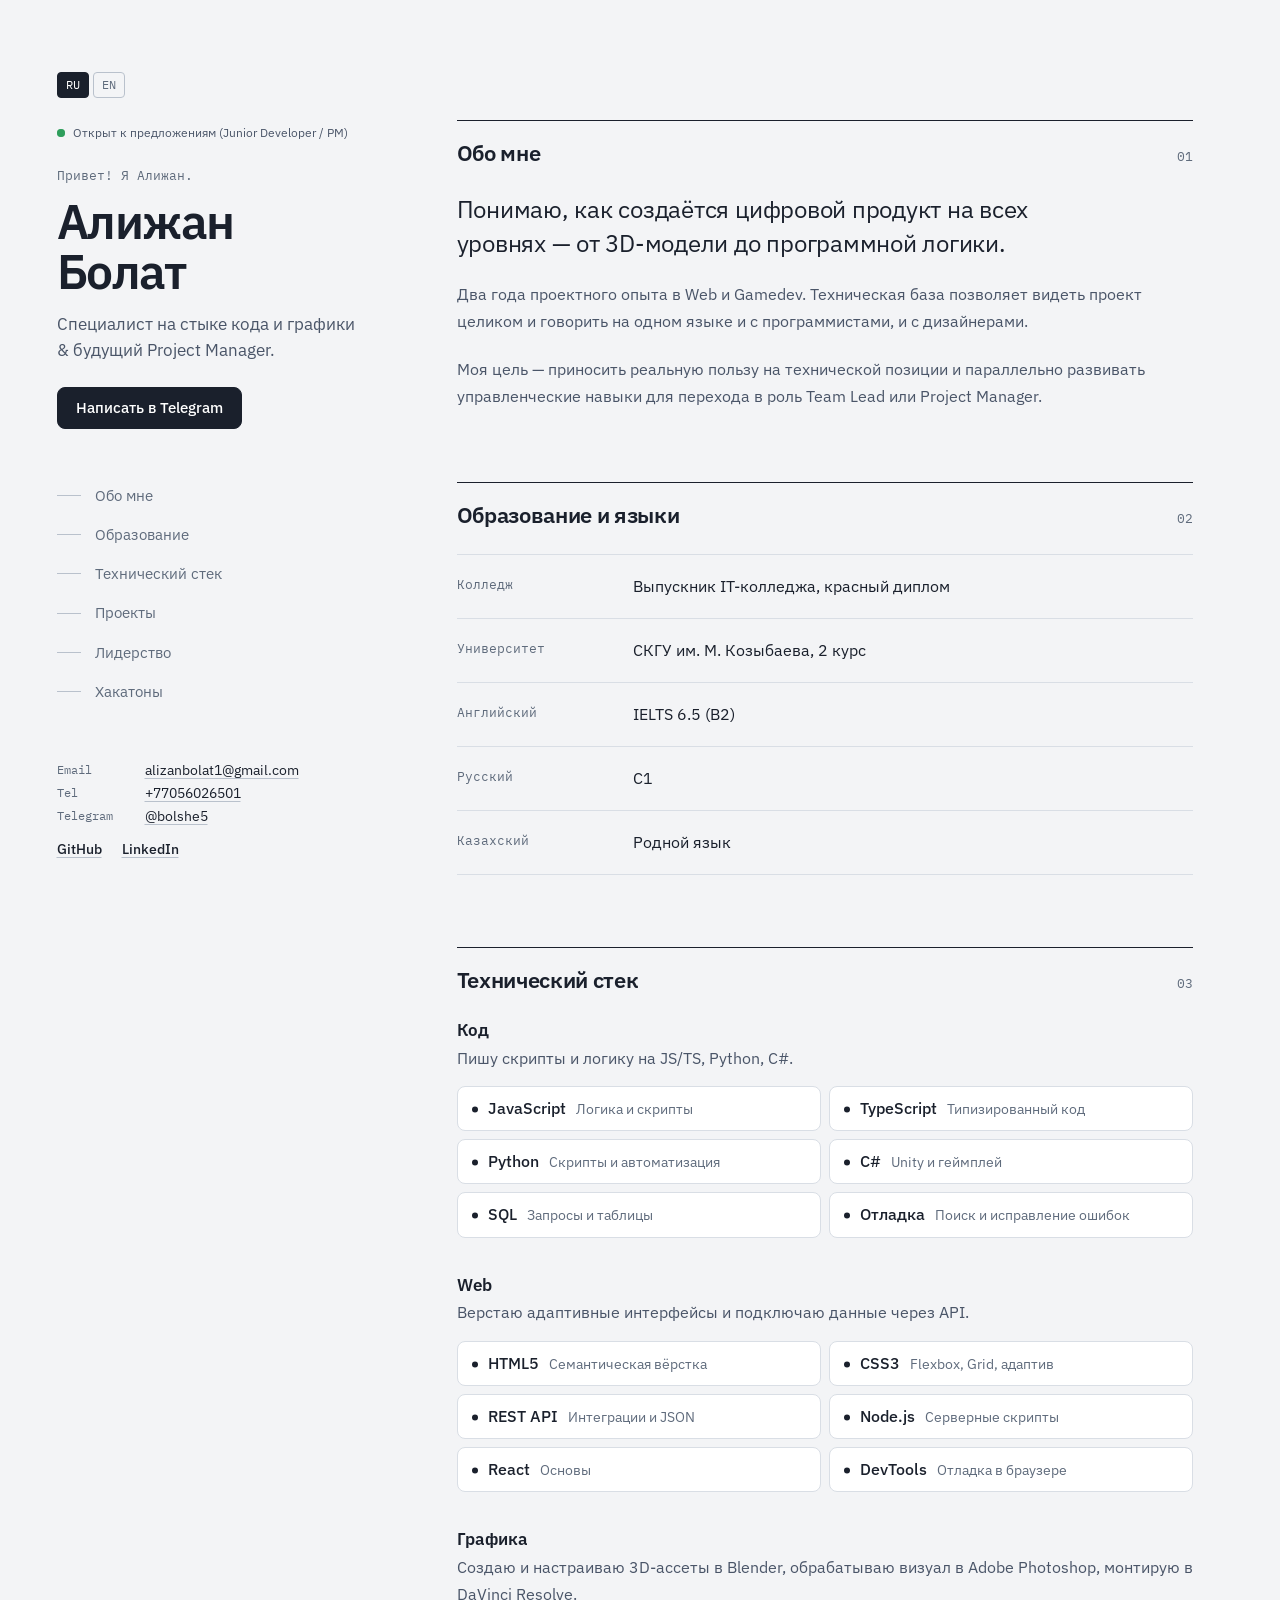
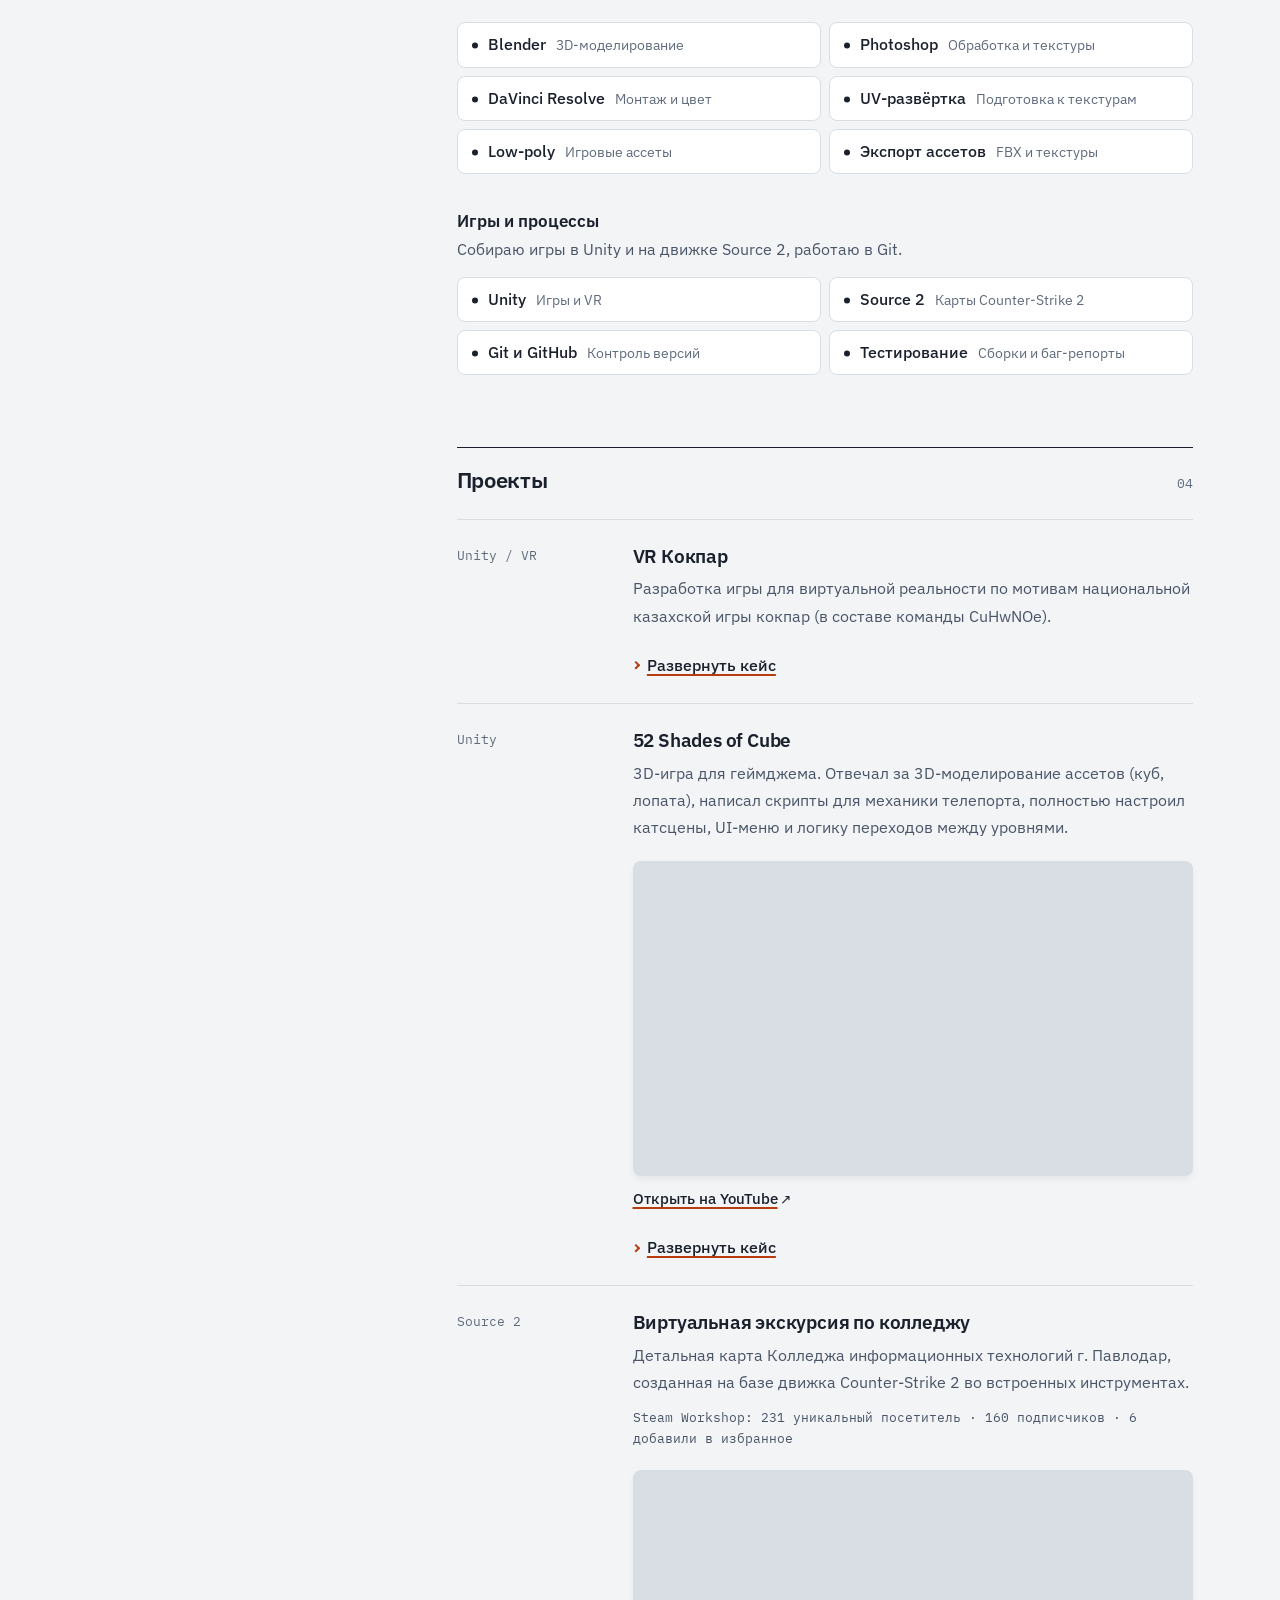
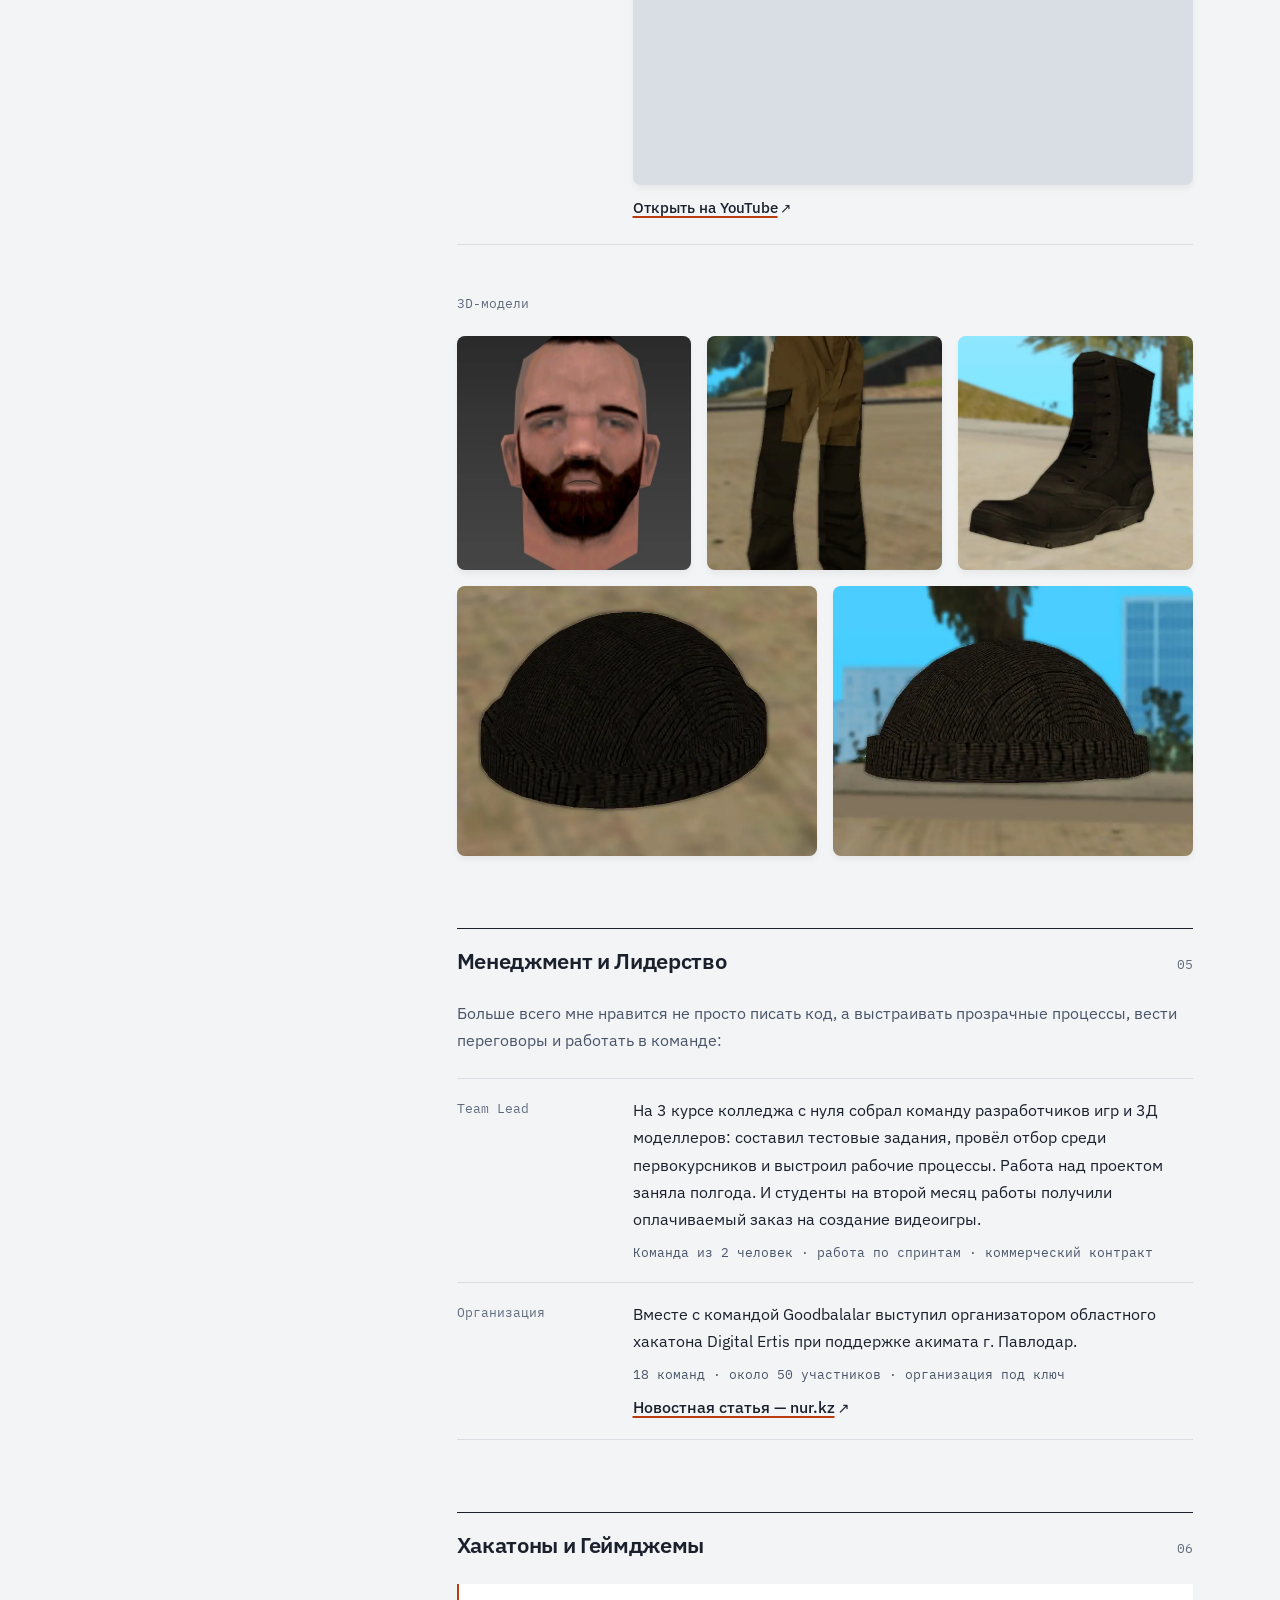
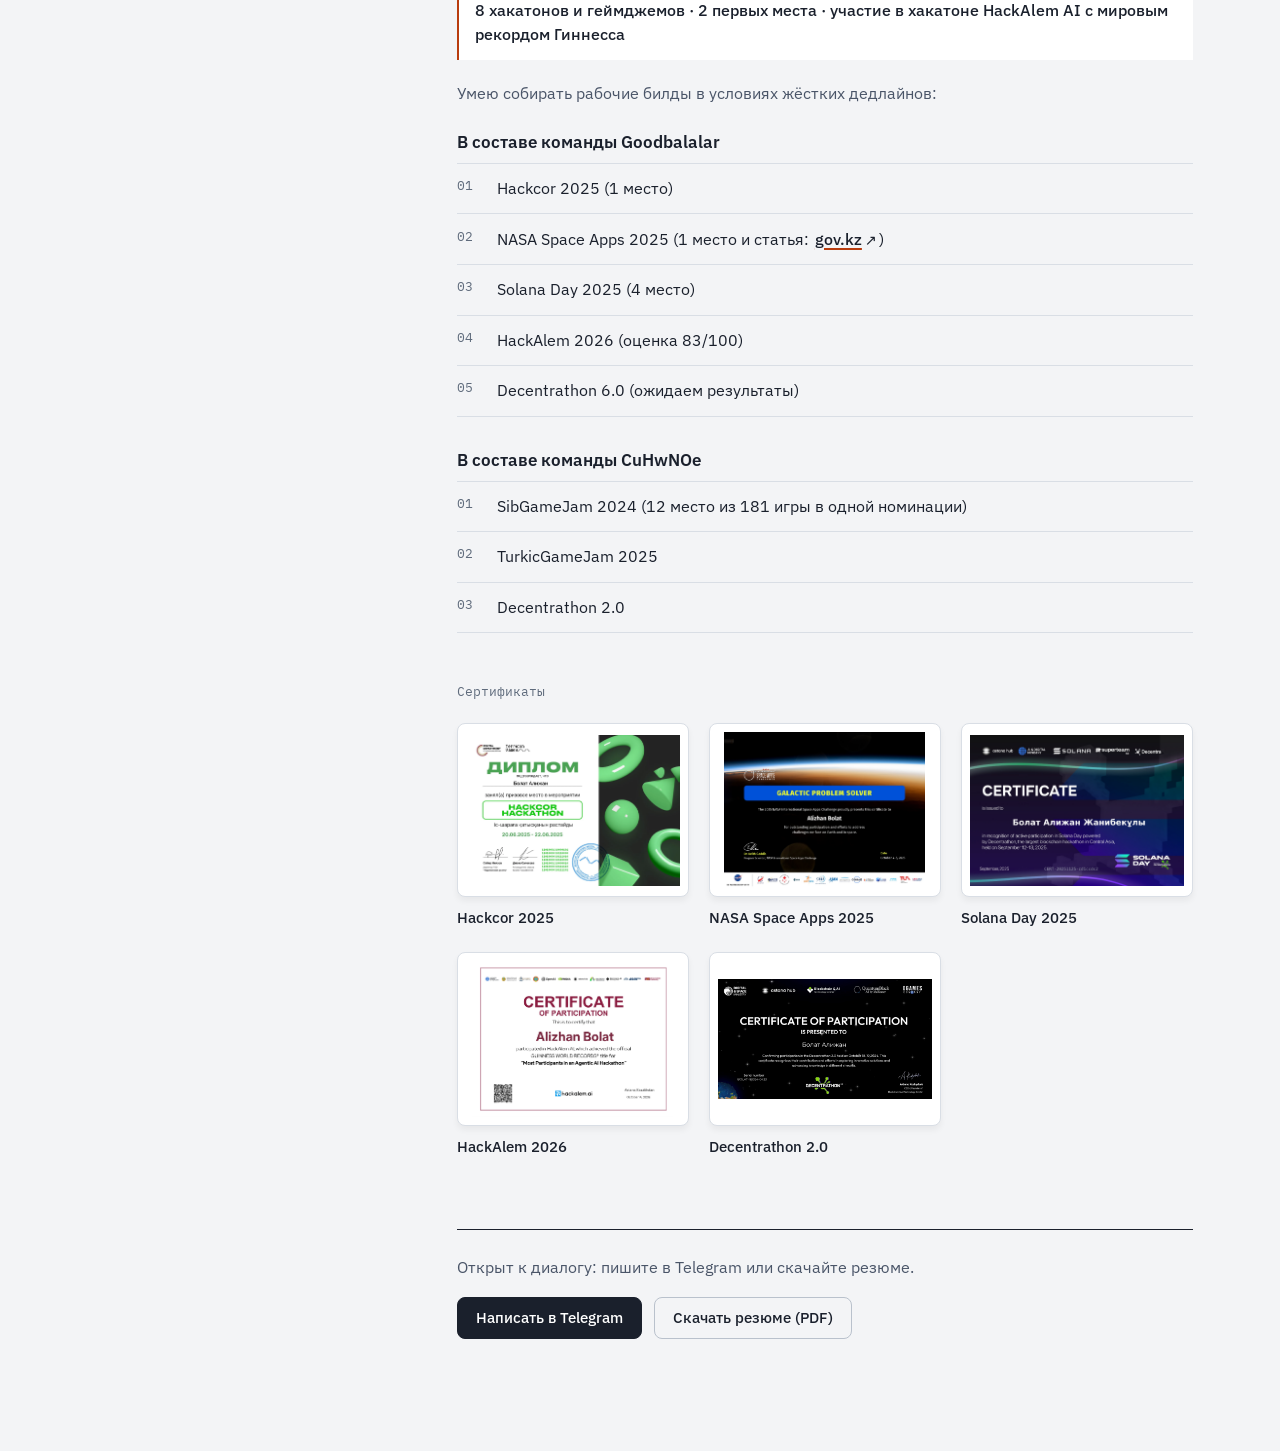
==== commit 64586a0c: "added english translation" ====
--- a/index.html
+++ b/index.html
@@ -6,14 +6,18 @@
   <title>Алижан Болат — Портфолио</title>
   <meta name="description" content="Алижан Болат — специалист на стыке кода и графики и будущий Project Manager. Проекты, хакатоны, геймджемы и сертификаты.">
   <meta name="theme-color" content="#f3f4f6">
-  <link rel="canonical" href="https://deadinsaidik228.github.io/">
+  <link rel="canonical" href="https://portfolio-bay-theta-29.vercel.app/">
+  <link rel="alternate" hreflang="ru" href="https://portfolio-bay-theta-29.vercel.app/">
+  <link rel="alternate" hreflang="en" href="https://portfolio-bay-theta-29.vercel.app/en/">
+  <link rel="alternate" hreflang="x-default" href="https://portfolio-bay-theta-29.vercel.app/">
 
   <meta property="og:type" content="website">
   <meta property="og:locale" content="ru_RU">
-  <meta property="og:url" content="https://deadinsaidik228.github.io/">
+  <meta property="og:locale:alternate" content="en_US">
+  <meta property="og:url" content="https://portfolio-bay-theta-29.vercel.app/">
   <meta property="og:title" content="Алижан Болат — Портфолио">
   <meta property="og:description" content="Специалист на стыке кода и графики и будущий Project Manager. Проекты, хакатоны, геймджемы.">
-  <meta property="og:image" content="https://deadinsaidik228.github.io/og.png">
+  <meta property="og:image" content="https://portfolio-bay-theta-29.vercel.app/og.png">
   <meta property="og:image:width" content="1200">
   <meta property="og:image:height" content="630">
   <meta property="og:image:alt" content="Алижан Болат — специалист на стыке кода и графики">
@@ -29,6 +33,7 @@
   <div class="layout">
     <header class="side">
       <div class="side__top">
+        <nav class="lang" aria-label="Язык / Language"><a href="./index.html" hreflang="ru" lang="ru" aria-current="true">RU</a><a href="./en/index.html" hreflang="en" lang="en">EN</a></nav>
         <p class="status"><span class="status__dot" aria-hidden="true"></span>Открыт к предложениям (Junior Developer / PM)</p>
         <p class="side__greeting">Привет! Я Алижан.</p>
         <h1 class="side__name">Алижан Болат</h1>
@@ -51,7 +56,7 @@
         <p><span>Email</span><a href="mailto:alizanbolat1@gmail.com">alizanbolat1@gmail.com</a></p>
         <p><span>Tel</span><a href="tel:+77056026501">+77056026501</a></p>
         <p><span>Telegram</span><a href="https://t.me/bolshe5" target="_blank" rel="noopener noreferrer">@bolshe5</a></p>
-        <p class="contacts__social"><a href="https://github.com/deadinsaidik228" target="_blank" rel="noopener noreferrer">GitHub</a><a href="https://www.linkedin.com/in/alizhan-bolat-077884333/" target="_blank" rel="noopener noreferrer">LinkedIn</a></p>
+        <p class="contacts__social"><a href="https://github.com/alizhan-bolat" target="_blank" rel="noopener noreferrer">GitHub</a><a href="https://www.linkedin.com/in/alizhan-bolat-077884333/" target="_blank" rel="noopener noreferrer">LinkedIn</a></p>
       </address>
     </header>
 
--- a/style.css
+++ b/style.css
@@ -374,6 +374,10 @@
 
 
 /* 12. Статус, кнопки, кейсы, подвал */
+.lang { display: flex; gap: 0.25rem; margin-bottom: 1.25rem; font-family: var(--mono); font-size: 0.75rem; line-height: 1; }
+.lang a { padding: 0.375rem 0.5rem; border: 1px solid var(--line-strong); border-radius: 4px; color: var(--text-3); text-decoration: none; }
+.lang a:hover { border-color: var(--text); color: var(--text); }
+.lang a[aria-current] { border-color: var(--text); background: var(--text); color: #fff; pointer-events: none; }
 .status { display: inline-flex; align-items: center; gap: 0.5rem; margin-bottom: 1.5rem; font-size: 0.75rem; line-height: 1.4; color: var(--text-2); }
 .status__dot { position: relative; flex: none; width: 0.5rem; height: 0.5rem; border-radius: 50%; background: #2f9e5c; }
 .status__dot::after {
@@ -472,7 +476,7 @@
 
   html { scroll-behavior: auto; }
   body { background: #fff; font-size: 10.5pt; line-height: 1.5; }
-  .skip-link, .nav, .status, .btn, .footer, .glightbox-container, .print-hide, .case summary { display: none !important; }
+  .skip-link, .nav, .lang, .status, .btn, .footer, .glightbox-container, .print-hide, .case summary { display: none !important; }
 
   .layout { display: block; width: 100%; padding: 0; }
   .side { position: static; display: block; height: auto; padding: 0 0 0.5rem; }
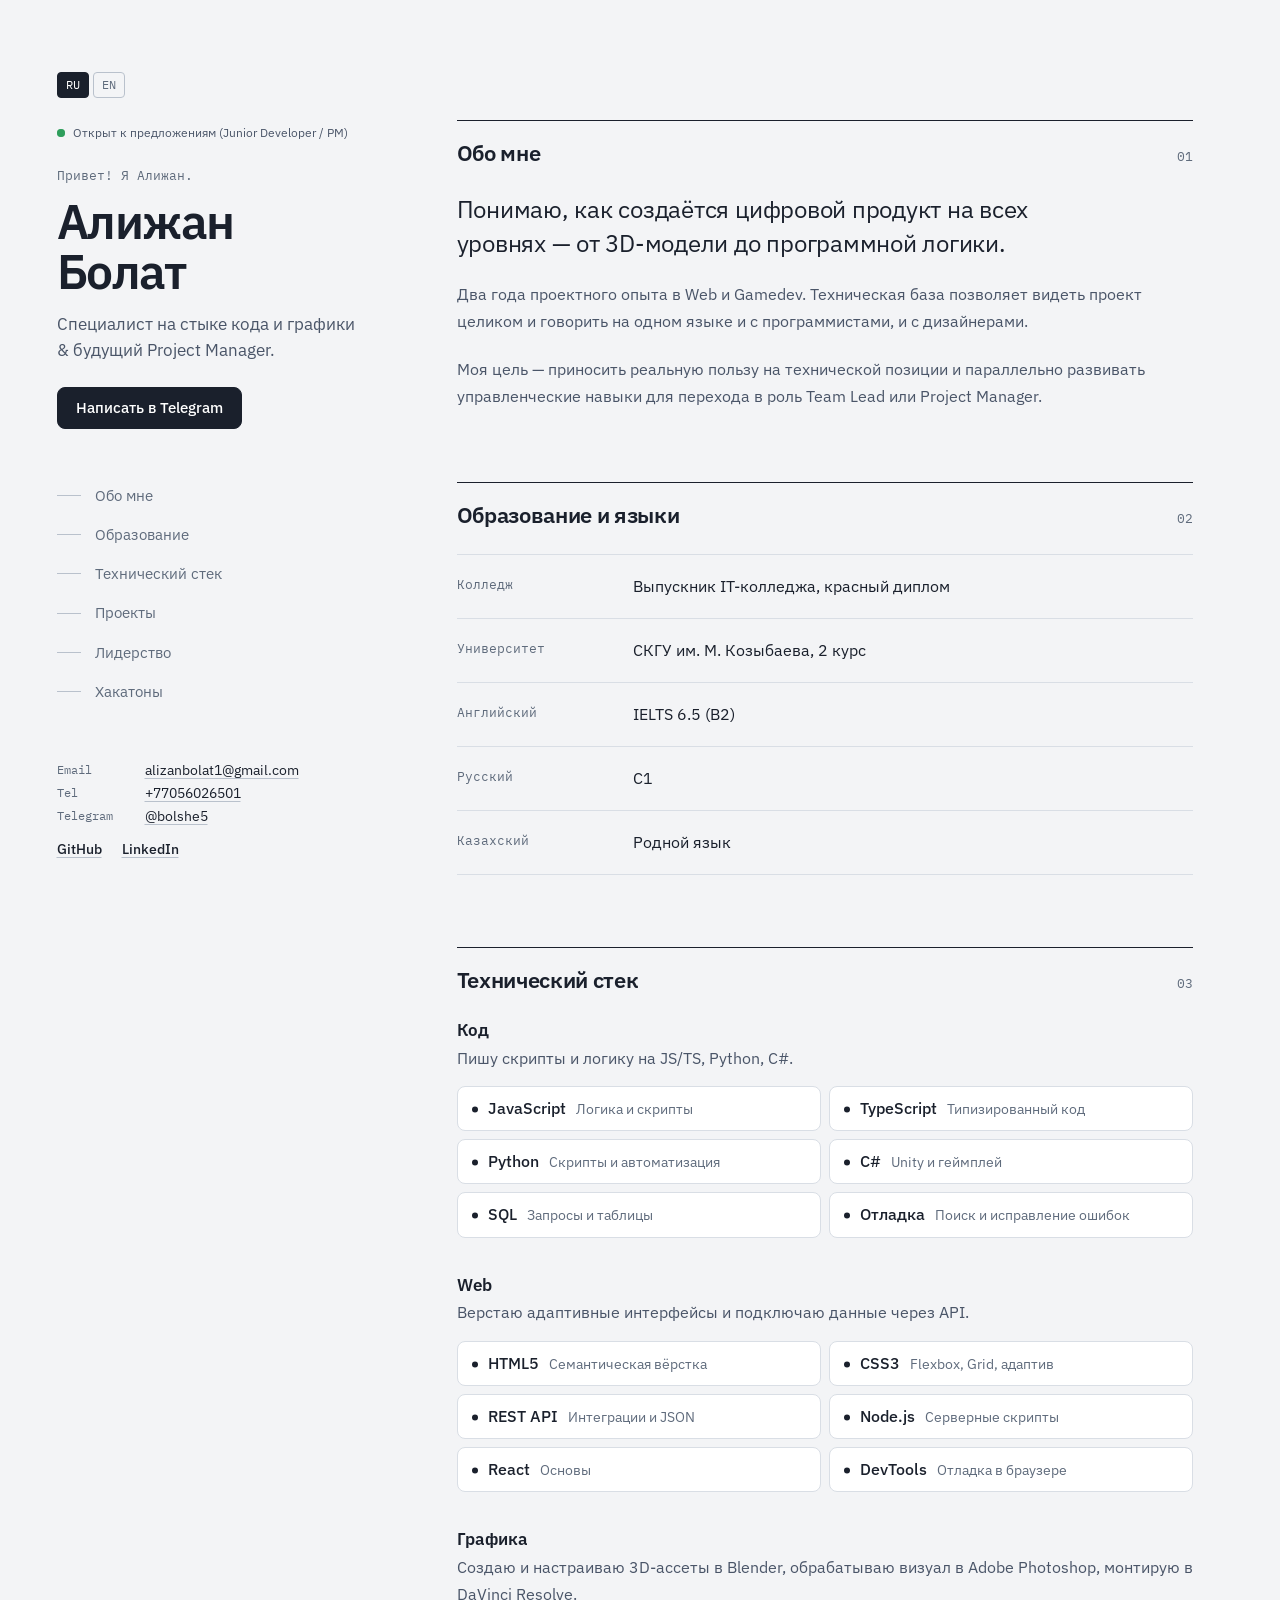
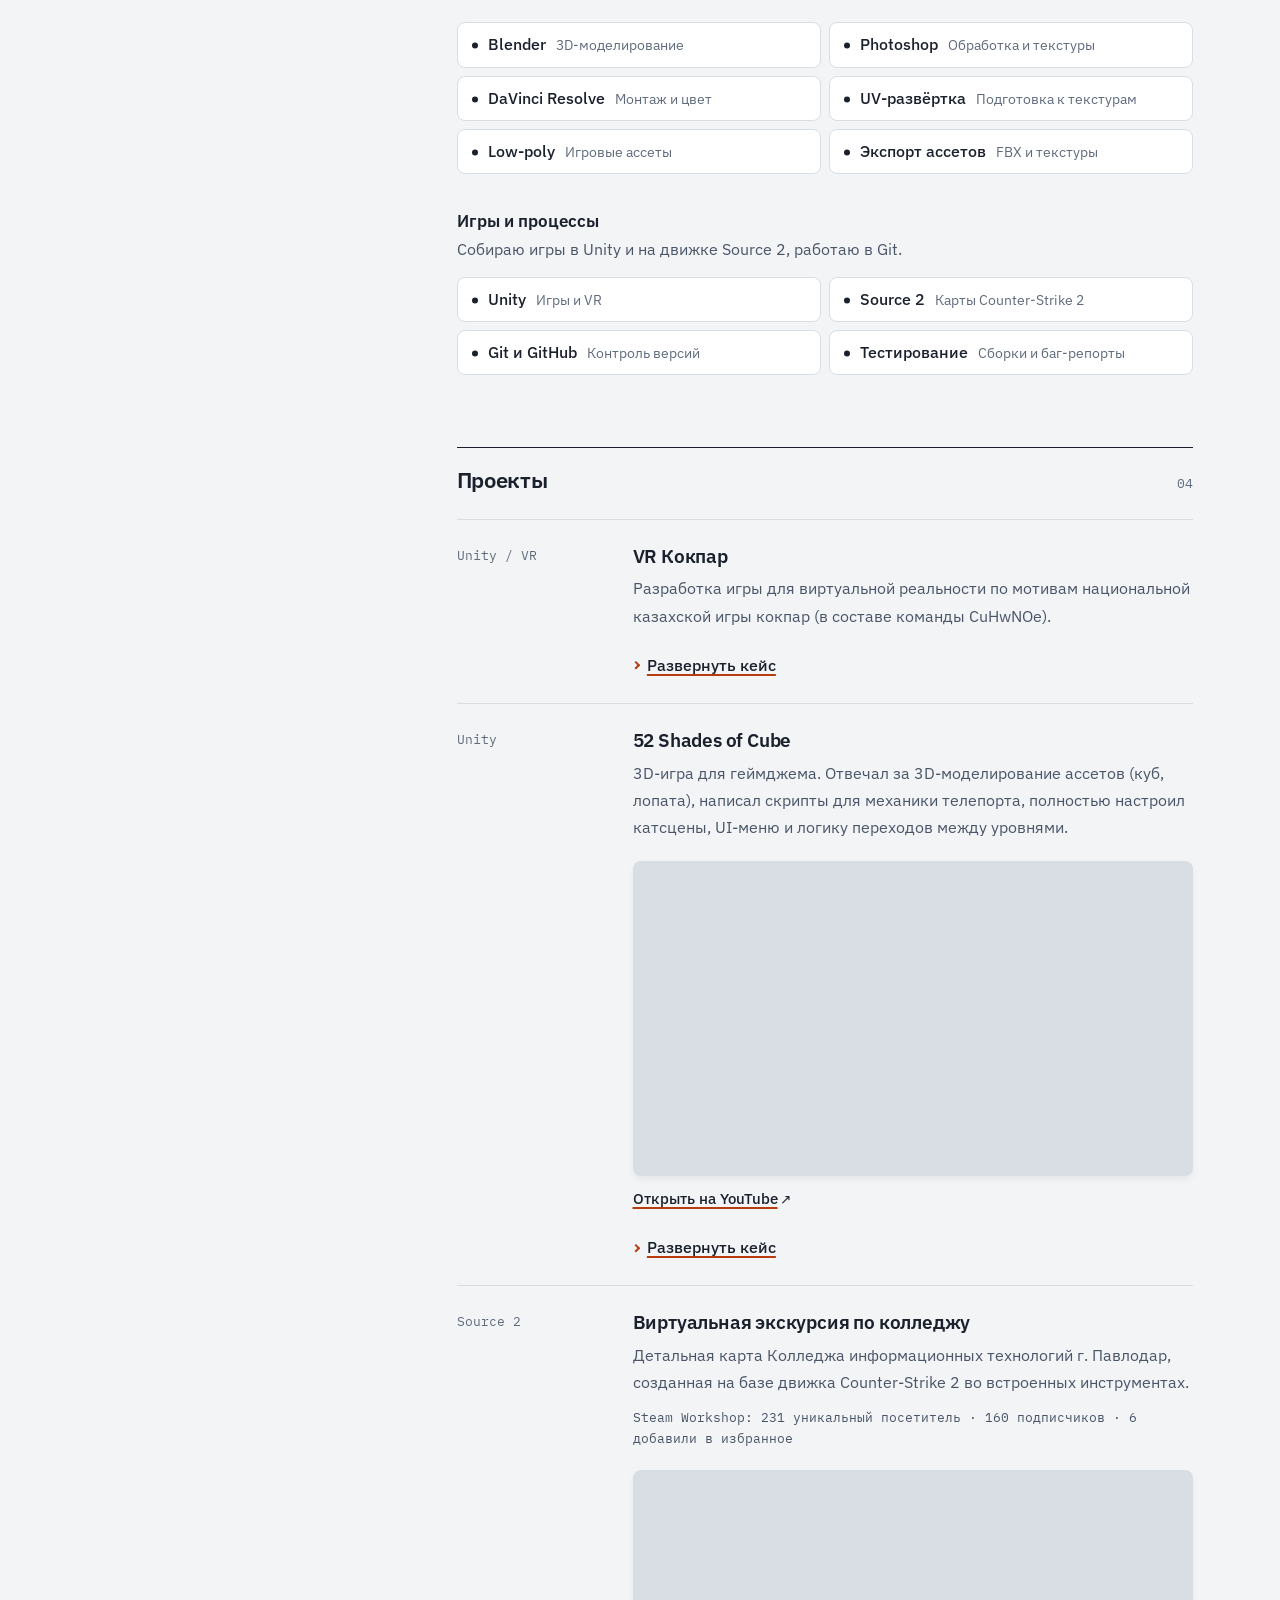
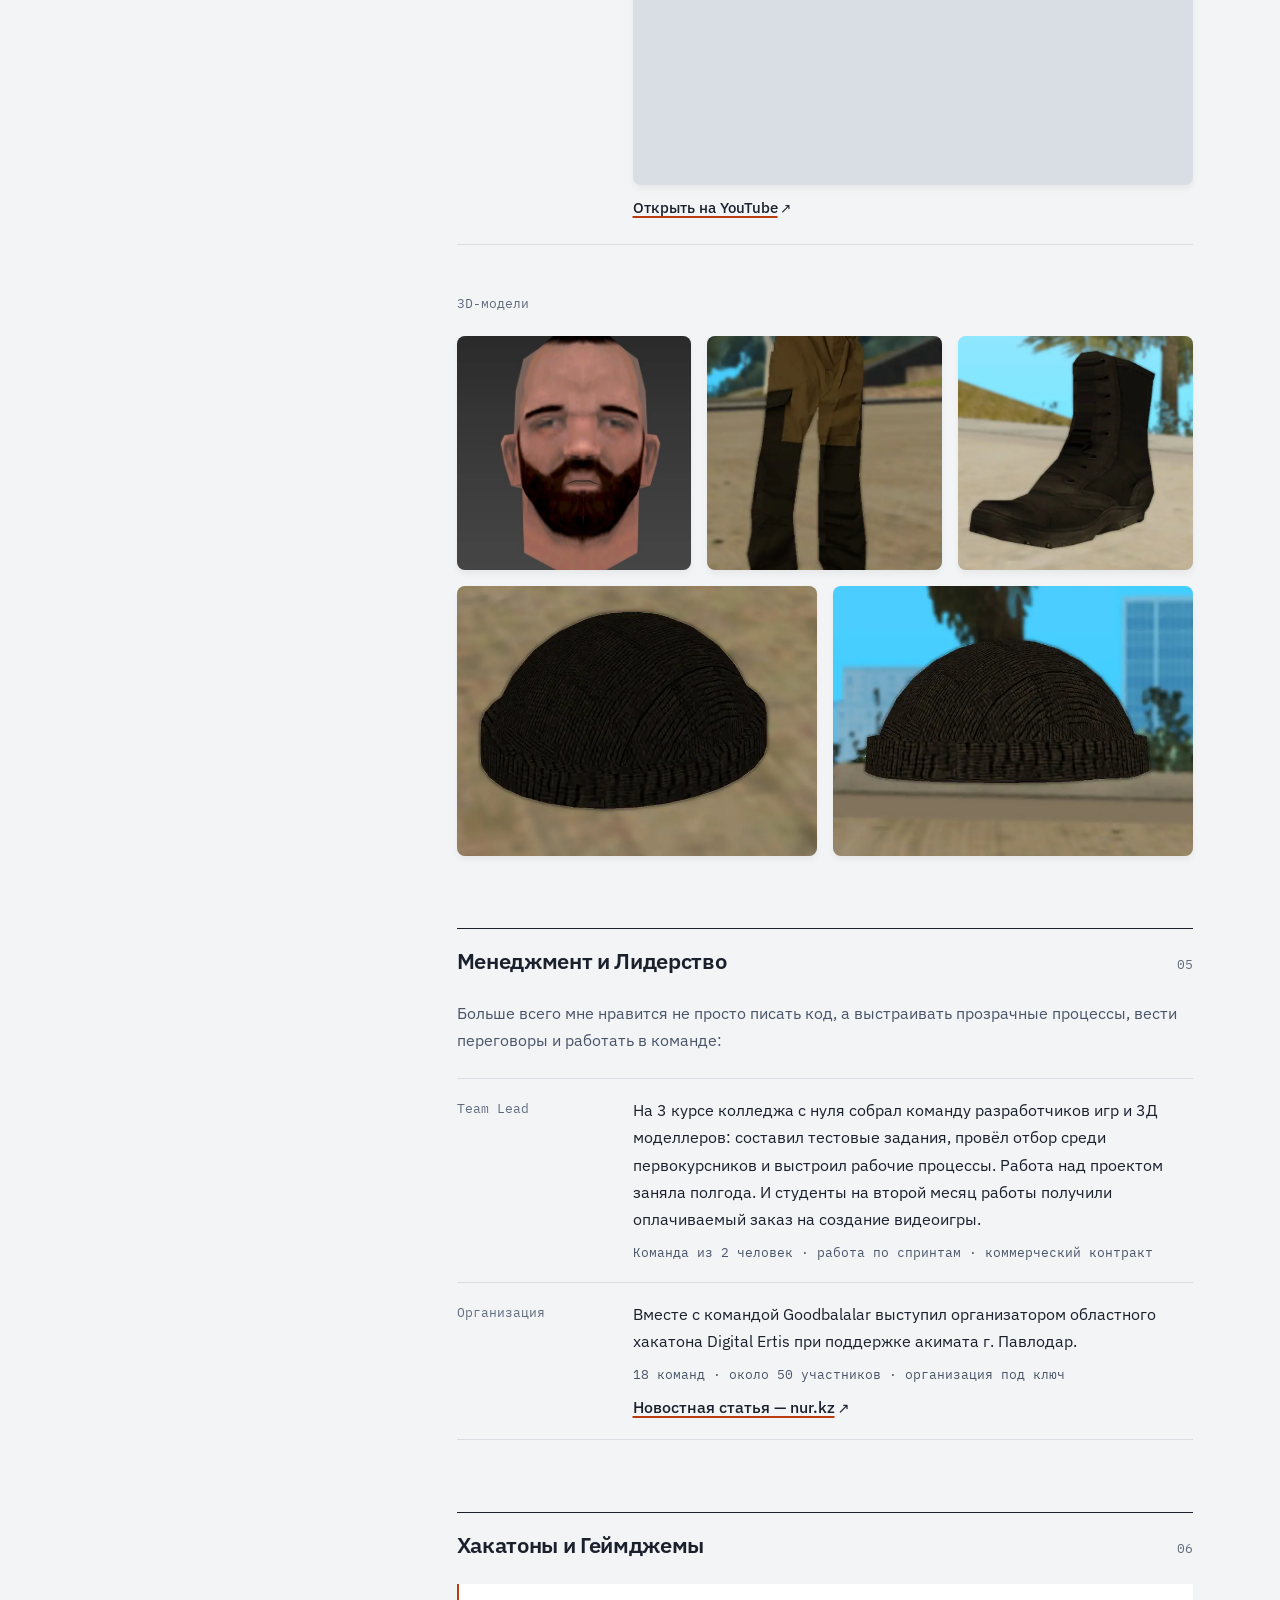
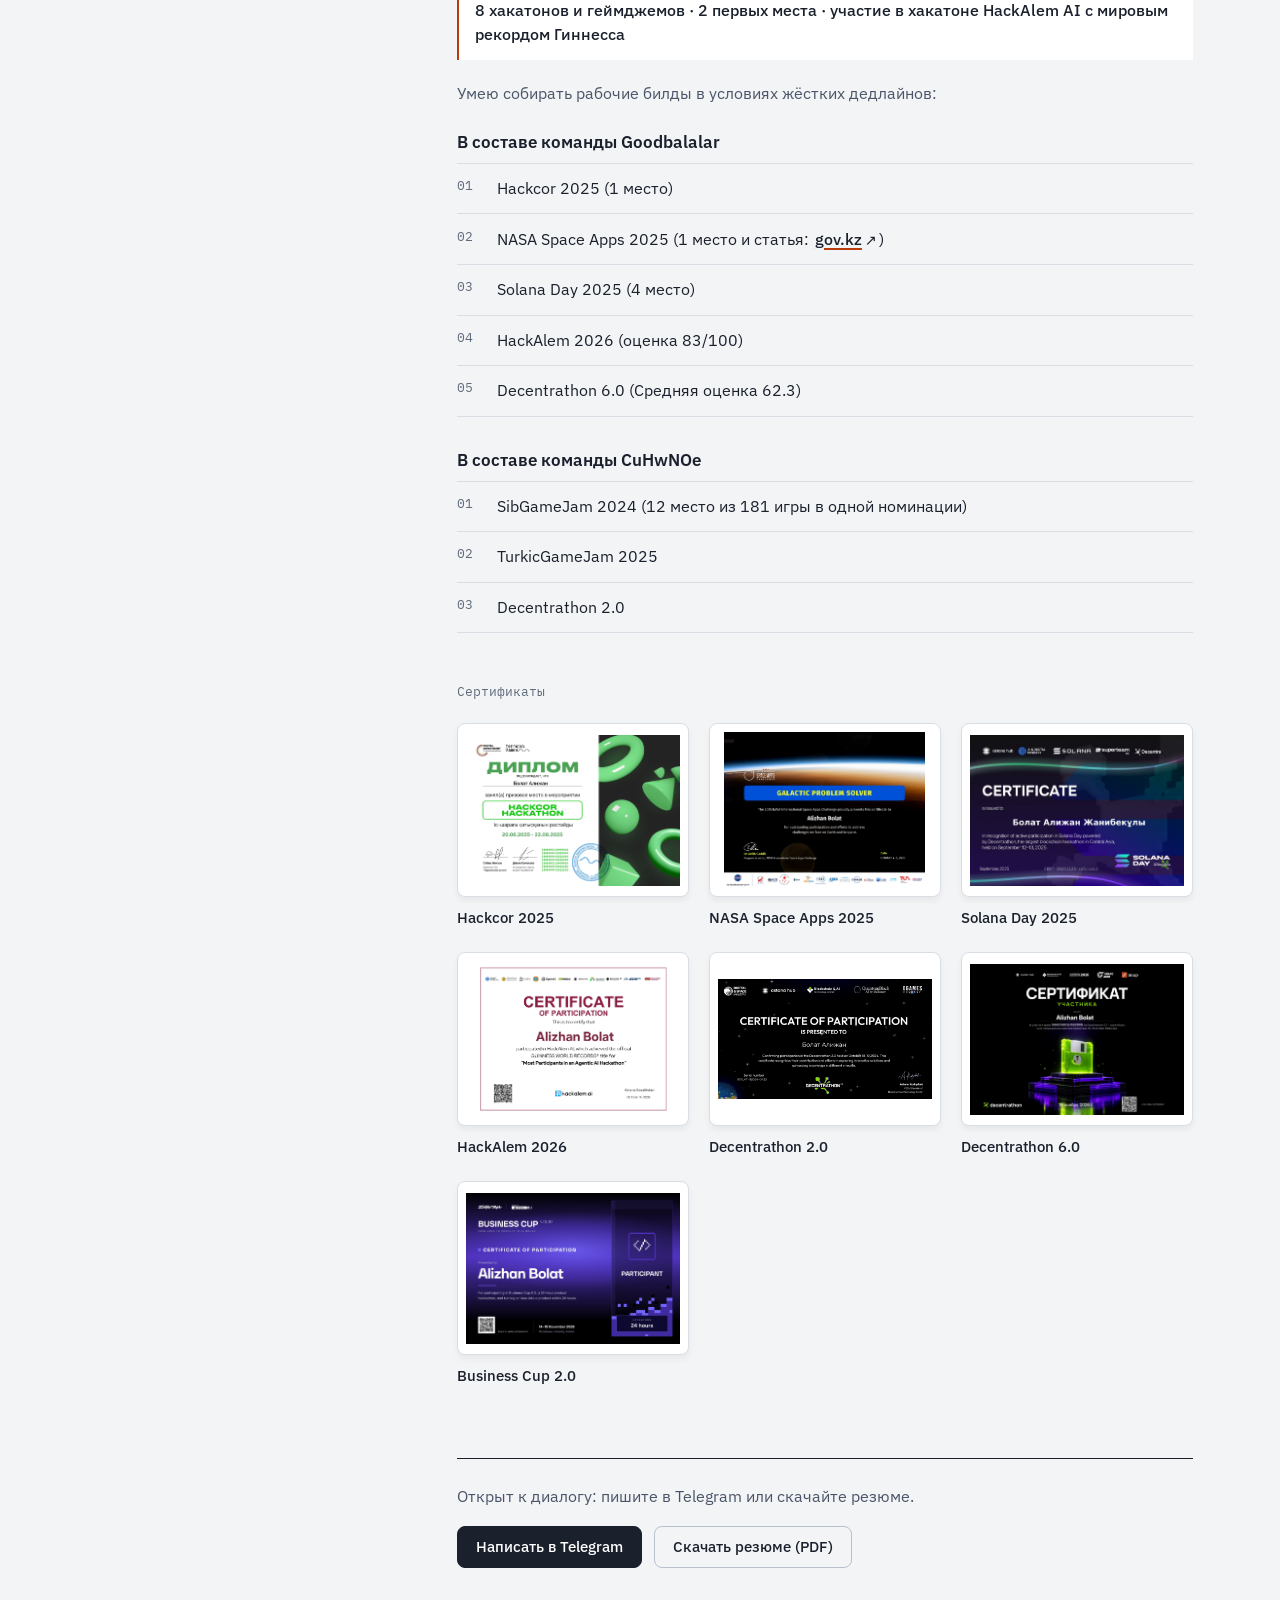
==== commit 0902e44c: "updated decentrathon 6.0 and added new certificate" ====
--- a/index.html
+++ b/index.html
@@ -33,7 +33,7 @@
   <div class="layout">
     <header class="side">
       <div class="side__top">
-        <nav class="lang" aria-label="Язык / Language"><a href="./index.html" hreflang="ru" lang="ru" aria-current="true">RU</a><a href="./en/index.html" hreflang="en" lang="en">EN</a></nav>
+        <nav class="lang" aria-label="Язык / Language"><a href="./" hreflang="ru" lang="ru" aria-current="true">RU</a><a href="./en/" hreflang="en" lang="en">EN</a></nav>
         <p class="status"><span class="status__dot" aria-hidden="true"></span>Открыт к предложениям (Junior Developer / PM)</p>
         <p class="side__greeting">Привет! Я Алижан.</p>
         <h1 class="side__name">Алижан Болат</h1>
@@ -231,7 +231,7 @@
             <li>NASA Space Apps 2025 (1 место и статья: <a class="ext" href="https://www.gov.kz/org/pavlodar-edu/press/news/details/1082759?lang=ru" target="_blank" rel="noopener noreferrer">gov.kz</a>)</li>
             <li>Solana Day 2025 (4 место)</li>
             <li>HackAlem 2026 (оценка 83/100)</li>
-            <li>Decentrathon 6.0 (ожидаем результаты)</li>
+            <li>Decentrathon 6.0 (Средняя оценка 62.3)</li>
           </ol>
         </div>
         <div class="group">
@@ -275,6 +275,18 @@
               <span class="cert__title">Decentrathon 2.0</span>
             </a>
           </li>
+          <li>
+            <a class="cert glightbox" href="./certificates/decentrathon-6-0.webp" data-gallery="certs" data-type="image" data-title="Decentrathon 6.0" data-description='<a href="./certificates/decentrathon-6-0.pdf" target="_blank" rel="noopener">Открыть PDF</a>'>
+              <img class="cert__thumb" src="./certificates/decentrathon-6-0.webp" width="1754" height="1240" loading="lazy" decoding="async" alt="Сертификат: Decentrathon 6.0">
+              <span class="cert__title">Decentrathon 6.0</span>
+            </a>
+          </li>
+          <li>
+            <a class="cert glightbox" href="./certificates/business-cup-2.0-certificate-ms6ZWYvOXMvtEdDkkiq4xQ.webp" data-gallery="certs" data-type="image" data-title="Business Cup 2.0" data-description='<a href="./certificates/business-cup-2.0-certificate-ms6ZWYvOXMvtEdDkkiq4xQ.pdf" target="_blank" rel="noopener">Открыть PDF</a>'>
+              <img class="cert__thumb" src="./certificates/business-cup-2.0-certificate-ms6ZWYvOXMvtEdDkkiq4xQ.webp" width="1754" height="1240" loading="lazy" decoding="async" alt="Сертификат: Business Cup 2.0">
+              <span class="cert__title">Business Cup 2.0</span>
+            </a>
+          </li>
         </ul>
       </section>
 
